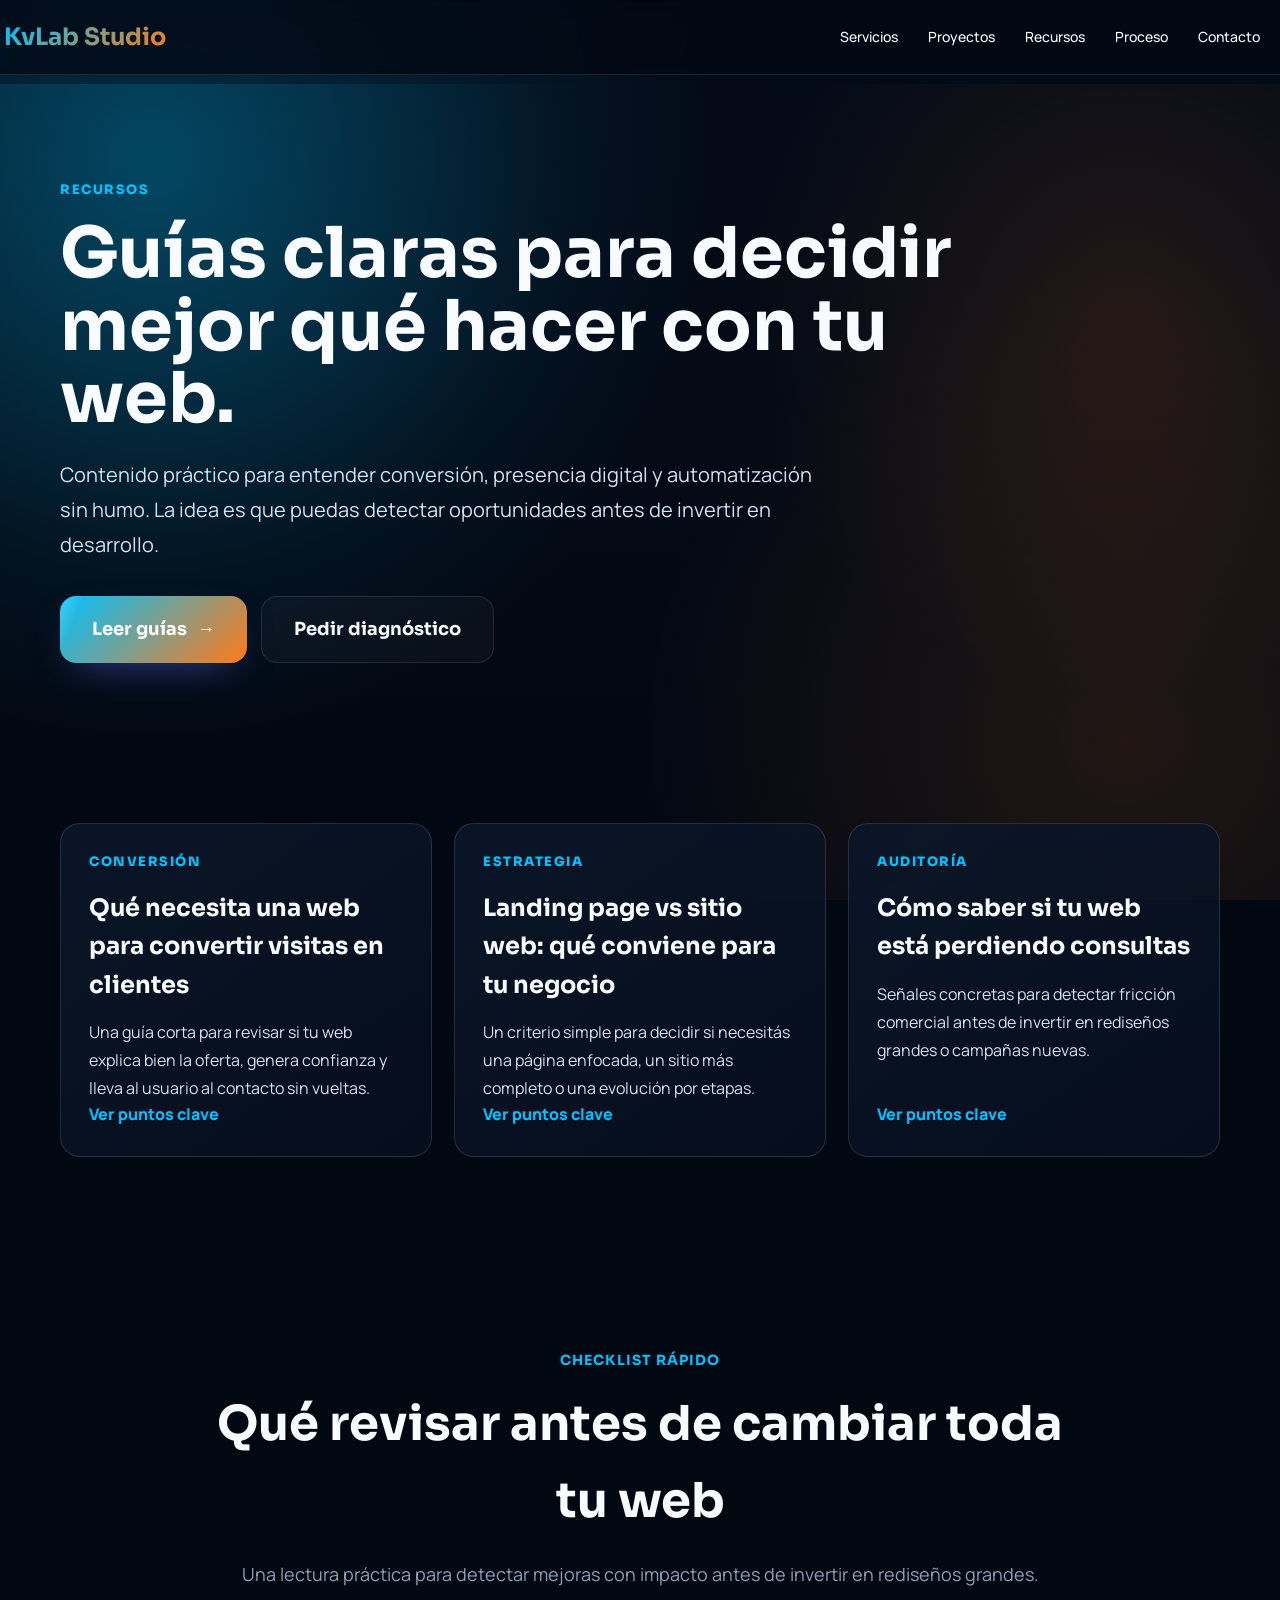
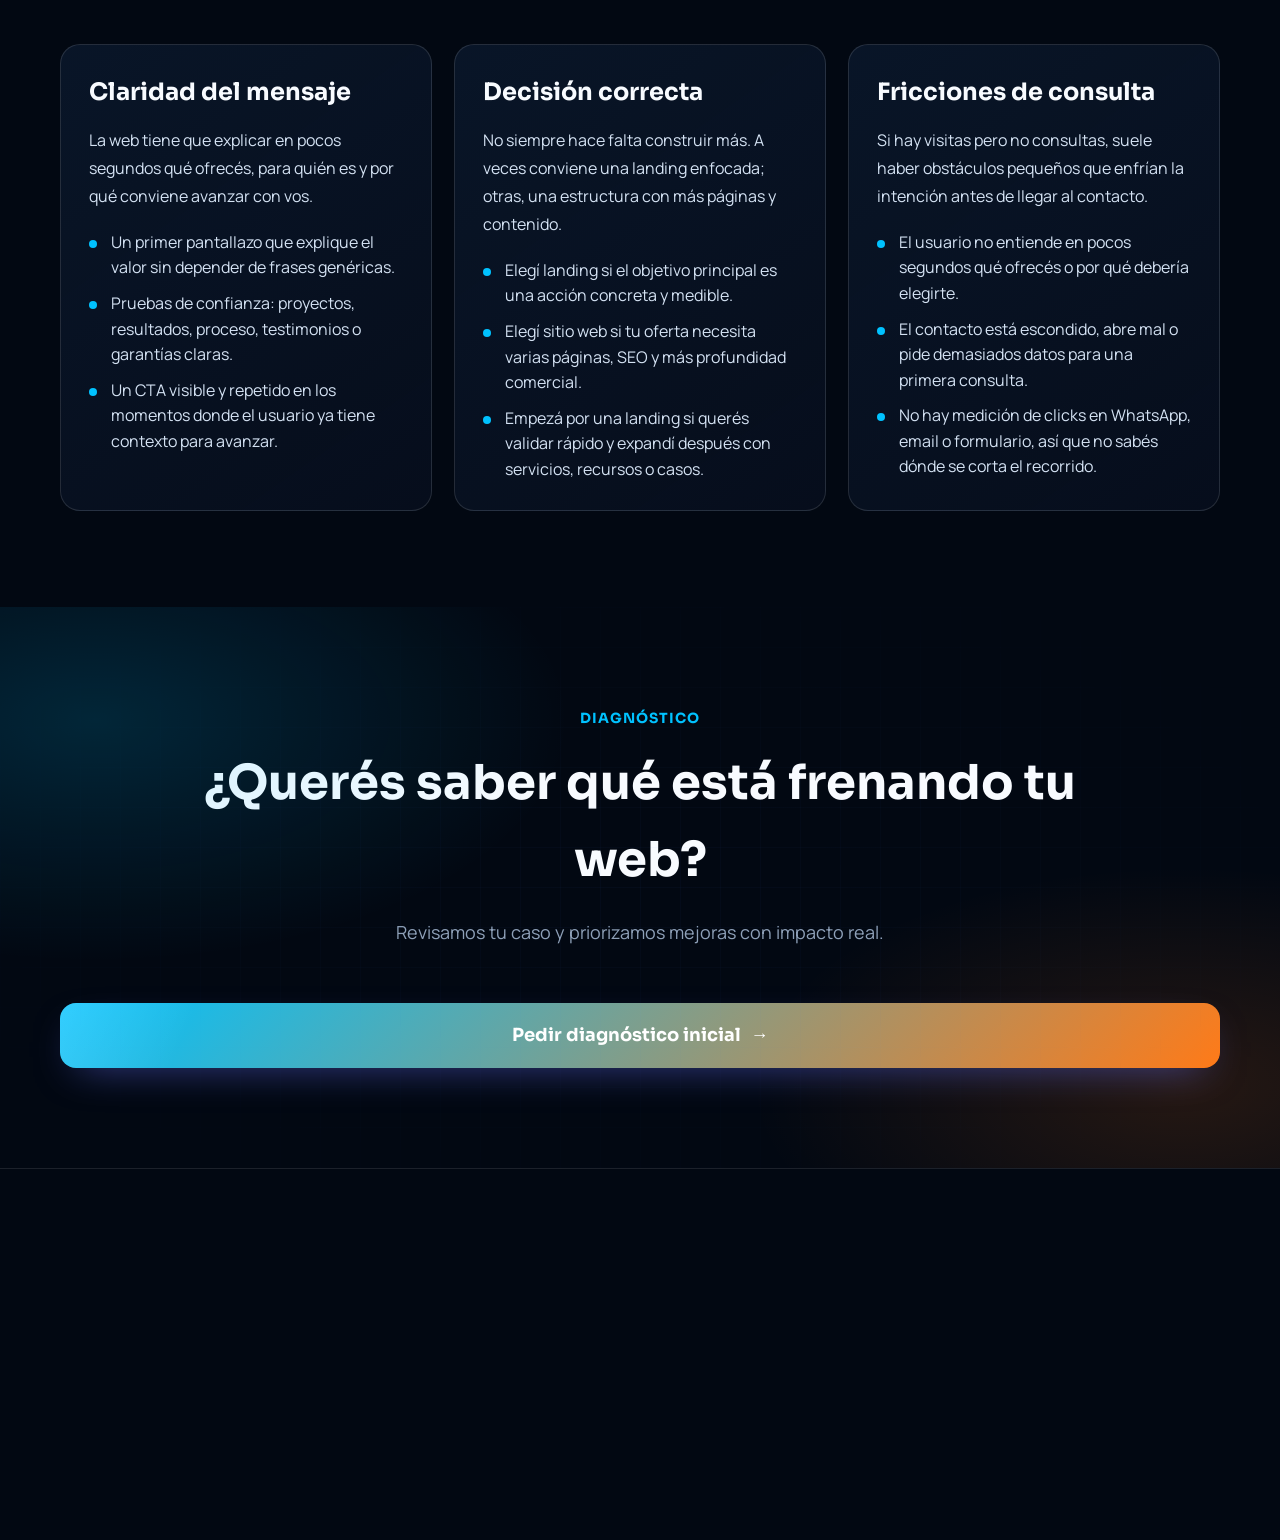
==== recursos.html @ e926a142 "Actualiza landing y paginas de contenido" ====
<!DOCTYPE html>
<html lang="es">
<head>
    <meta charset="UTF-8">
    <meta name="viewport" content="width=device-width, initial-scale=1.0">
    <title>Recursos sobre landing pages, sitios web y conversión | KvLab Studio</title>
    <meta name="description" content="Guías prácticas para entender cómo mejorar una web, cuándo conviene una landing page y qué revisar para convertir más visitas en consultas.">
    <meta name="robots" content="index, follow">
    <meta name="theme-color" content="#020617">
    <link rel="canonical" href="https://kvlabstudio.com/recursos.html">
    <meta property="og:type" content="website">
    <meta property="og:locale" content="es_AR">
    <meta property="og:site_name" content="KvLab Studio">
    <meta property="og:title" content="Recursos sobre desarrollo web y conversión | KvLab Studio">
    <meta property="og:description" content="Guías para mejorar tu web, captar más consultas y decidir mejor qué construir.">
    <meta property="og:url" content="https://kvlabstudio.com/recursos.html">
    <meta property="og:image" content="https://kvlabstudio.com/images/og-kvlabstudio.png">
    <meta property="og:image:type" content="image/png">
    <meta property="og:image:width" content="1200">
    <meta property="og:image:height" content="630">
    <link rel="icon" type="image/svg+xml" href="/images/kvlab-mark.svg">
    <link rel="stylesheet" href="css/phosphor-regular.css">
    <link rel="stylesheet" href="css/styles.css">
    <script>
      document.addEventListener('error', function (event) {
        var el = event.target;
        if (!el || el.tagName !== 'IMG' || el.dataset.assetFallbackTried === 'true') return;
        var src = el.getAttribute('src') || '';
        if (src.indexOf('/images/') === 0) {
          el.dataset.assetFallbackTried = 'true';
          el.src = src.slice(1);
        }
      }, true);
    </script>
</head>
<body>
    <a class="skip-link" href="#main-content">Saltar al contenido principal</a>
    <nav aria-label="Navegación principal">
        <div class="nav-content">
            <a class="brand-lockup" href="index.html" aria-label="Ir al inicio de KvLab Studio">
                <img class="brand-mark" src="/images/kvlab-mark.svg" alt="" aria-hidden="true" width="34" height="34">
                <span class="logo logo--full">KvLab Studio</span>
                <span class="logo logo--mobile">KvLab Studio</span>
                <span class="logo logo--compact">KvLab</span>
            </a>
            <ul class="nav-links">
                <li><a href="servicios.html">Servicios</a></li>
                <li><a href="index.html#portfolio">Proyectos</a></li>
                <li><a href="recursos.html">Recursos</a></li>
                <li><a href="index.html#proceso">Proceso</a></li>
                <li><a href="index.html#contacto">Contacto</a></li>
            </ul>
            <button type="button" aria-label="Abrir menú" aria-expanded="false" class="mobile-menu-btn">&#9776;</button>
        </div>
    </nav>

    <main id="main-content" class="page-shell">
        <section class="page-hero">
            <div class="container">
                <div class="page-kicker">Recursos</div>
                <h1>Guías claras para decidir mejor qué hacer con tu web.</h1>
                <p>Contenido práctico para entender conversión, presencia digital y automatización sin humo. La idea es que puedas detectar oportunidades antes de invertir en desarrollo.</p>
                <div class="page-actions">
                    <a href="#guias" class="btn btn-primary">Leer guías <span>&rarr;</span></a>
                    <a href="index.html#contacto" class="btn btn-secondary">Pedir diagnóstico</a>
                </div>
            </div>
        </section>

        <section class="section" id="guias">
            <div class="container">
                <div class="resource-grid">
                    <article class="resource-card">
                        <div class="page-kicker">Conversión</div>
                        <h2>Qué necesita una web para convertir visitas en clientes</h2>
                        <p>Una guía corta para revisar si tu web explica bien la oferta, genera confianza y lleva al usuario al contacto sin vueltas.</p>
                        <a href="#claridad-mensaje">Ver puntos clave</a>
                    </article>
                    <article class="resource-card">
                        <div class="page-kicker">Estrategia</div>
                        <h2>Landing page vs sitio web: qué conviene para tu negocio</h2>
                        <p>Un criterio simple para decidir si necesitás una página enfocada, un sitio más completo o una evolución por etapas.</p>
                        <a href="#decision-correcta">Ver puntos clave</a>
                    </article>
                    <article class="resource-card">
                        <div class="page-kicker">Auditoría</div>
                        <h2>Cómo saber si tu web está perdiendo consultas</h2>
                        <p>Señales concretas para detectar fricción comercial antes de invertir en rediseños grandes o campañas nuevas.</p>
                        <a href="#fricciones-consulta">Ver puntos clave</a>
                    </article>
                </div>
            </div>
        </section>

        <section class="section">
            <div class="container">
                <div class="section-header">
                    <div class="section-tag">Checklist rápido</div>
                    <h2>Qué revisar antes de cambiar toda tu web</h2>
                    <p>Una lectura práctica para detectar mejoras con impacto antes de invertir en rediseños grandes.</p>
                </div>
                <div class="detail-grid">
                    <article class="detail-card" id="claridad-mensaje">
                        <h2>Claridad del mensaje</h2>
                        <p>La web tiene que explicar en pocos segundos qué ofrecés, para quién es y por qué conviene avanzar con vos.</p>
                        <ul class="detail-list">
                            <li>Un primer pantallazo que explique el valor sin depender de frases genéricas.</li>
                            <li>Pruebas de confianza: proyectos, resultados, proceso, testimonios o garantías claras.</li>
                            <li>Un CTA visible y repetido en los momentos donde el usuario ya tiene contexto para avanzar.</li>
                        </ul>
                    </article>
                    <article class="detail-card" id="decision-correcta">
                        <h2>Decisión correcta</h2>
                        <p>No siempre hace falta construir más. A veces conviene una landing enfocada; otras, una estructura con más páginas y contenido.</p>
                        <ul class="detail-list">
                            <li>Elegí landing si el objetivo principal es una acción concreta y medible.</li>
                            <li>Elegí sitio web si tu oferta necesita varias páginas, SEO y más profundidad comercial.</li>
                            <li>Empezá por una landing si querés validar rápido y expandí después con servicios, recursos o casos.</li>
                        </ul>
                    </article>
                    <article class="detail-card" id="fricciones-consulta">
                        <h2>Fricciones de consulta</h2>
                        <p>Si hay visitas pero no consultas, suele haber obstáculos pequeños que enfrían la intención antes de llegar al contacto.</p>
                        <ul class="detail-list">
                            <li>El usuario no entiende en pocos segundos qué ofrecés o por qué debería elegirte.</li>
                            <li>El contacto está escondido, abre mal o pide demasiados datos para una primera consulta.</li>
                            <li>No hay medición de clicks en WhatsApp, email o formulario, así que no sabés dónde se corta el recorrido.</li>
                        </ul>
                    </article>
                </div>
            </div>
        </section>

        <section class="cta-section">
            <div class="container">
                <div class="section-header">
                    <div class="section-tag">Diagnóstico</div>
                    <h2>¿Querés saber qué está frenando tu web?</h2>
                    <p>Revisamos tu caso y priorizamos mejoras con impacto real.</p>
                </div>
                <a href="index.html#contacto" class="btn btn-primary">Pedir diagnóstico inicial <span>&rarr;</span></a>
            </div>
        </section>
    </main>

    <footer>
        <div class="container">
            <div class="footer-content">
                <div class="footer-brand">
                    <a class="brand-lockup brand-lockup--footer" href="index.html" aria-label="Ir al inicio de KvLab Studio">
                        <img class="brand-mark" src="/images/kvlab-mark.svg" alt="" aria-hidden="true" width="34" height="34">
                        <h3>KvLab Studio</h3>
                    </a>
                    <p>Soluciones digitales para negocios que buscan más ventas, más claridad y menos trabajo manual.</p>
                </div>
                <div class="footer-links">
                    <h4>Empresa</h4>
                    <ul>
                        <li><a href="servicios.html">Servicios</a></li>
                        <li><a href="index.html#portfolio">Proyectos</a></li>
                        <li><a href="recursos.html">Recursos</a></li>
                        <li><a href="index.html#contacto">Contacto</a></li>
                    </ul>
                </div>
                <div class="footer-links">
                    <h4>Contacto</h4>
                    <ul>
                        <li><a href="mailto:kvlabstudio@gmail.com">kvlabstudio@gmail.com</a></li>
                        <li><a href="https://wa.me/5491122773720" target="_blank" rel="noopener noreferrer">+54 9 11 2277-3720</a></li>
                    </ul>
                </div>
            </div>
            <div class="footer-bottom">
                <p>&copy; 2026 KvLab Studio. Todos los derechos reservados.</p>
            </div>
        </div>
    </footer>
    <script src="js/main.js" defer></script>
</body>
</html>
---- css/styles.css ----
* {
    margin: 0;
    padding: 0;
    box-sizing: border-box;
}

html,
body {
    max-width: 100%;
    overflow-x: hidden;
}

html {
    background-color: #020812;
}

@font-face {
    font-family: 'Manrope';
    src: url('/fonts/manrope-latin.woff2') format('woff2');
    font-weight: 400 800;
    font-style: normal;
    font-display: swap;
}

@font-face {
    font-family: 'Sora';
    src: url('/fonts/sora-latin.woff2') format('woff2');
    font-weight: 700 800;
    font-style: normal;
    font-display: swap;
}

:root {
    --primary: #00c2ff;
    --primary-dark: #0098cc;
    --secondary: #ff7a18;
    --dark: #071426;
    --darker: #020812;
    --light: #f8fbff;
    --gray: #8ea0b8;
    --gray-light: #d4e2f3;
    --font-body: 'Manrope', 'Segoe UI', Roboto, -apple-system, BlinkMacSystemFont, sans-serif;
    --font-display: 'Sora', 'Manrope', 'Segoe UI', Roboto, sans-serif;
}

body {
    font-family: var(--font-body);
    background:
        radial-gradient(circle at 12% 20%, rgba(0, 194, 255, 0.18), transparent 42%),
        radial-gradient(circle at 88% 82%, rgba(255, 122, 24, 0.12), transparent 36%),
        linear-gradient(180deg, #040b18 0%, #020812 100%);
    color: var(--light);
    line-height: 1.6;
    overflow-x: hidden;
    background-color: #020812;
    background-attachment: fixed;
}

body.modal-open {
    overflow: hidden;
}

.skip-link {
    position: absolute;
    left: 16px;
    top: -60px;
    z-index: 2000;
    padding: 10px 14px;
    border-radius: 10px;
    background: #ffffff;
    color: #021226;
    font-weight: 700;
    text-decoration: none;
    transition: top 0.2s ease;
}

.skip-link:focus {
    top: 12px;
}

:focus-visible {
    outline: 2px solid rgba(0, 194, 255, 0.95);
    outline-offset: 3px;
}

h1, h2, h3, .logo, .section-tag, .btn {
    font-family: var(--font-display);
}

.container {
    max-width: 1200px;
    margin: 0 auto;
    padding: 0 20px;
    width: 100%;
    min-width: 0;
}

/* Navigation */
nav {
    position: fixed;
    top: 0;
    left: 0;
    right: 0;
    z-index: 1000;
    background: rgba(2, 8, 18, 0.72);
    backdrop-filter: blur(10px);
    border-bottom: 1px solid rgba(255, 255, 255, 0.1);
    transition: background 0.25s ease, border-color 0.25s ease, box-shadow 0.25s ease;
}

nav.nav-scrolled {
    background: rgba(2, 8, 18, 0.92);
    border-color: rgba(255, 255, 255, 0.16);
    box-shadow: 0 12px 36px -22px rgba(0, 0, 0, 0.85);
}

.nav-content {
    max-width: 1360px;
    margin: 0 auto;
    padding: 18px 20px;
    display: flex;
    justify-content: space-between;
    align-items: center;
    position: relative;
}

.logo {
    font-size: 24px;
    font-weight: 700;
    white-space: nowrap;
    background: linear-gradient(135deg, var(--primary), var(--secondary));
    -webkit-background-clip: text;
    -webkit-text-fill-color: transparent;
    background-clip: text;
}

.brand-lockup {
    display: inline-flex;
    align-items: center;
    gap: 10px;
    text-decoration: none;
    min-width: 0;
    flex-shrink: 1;
    max-width: calc(100% - 56px);
    overflow: visible;
}

.nav-content > .brand-lockup {
    margin-left: -56px;
}

.brand-mark {
    width: 34px;
    height: 34px;
    display: block;
    flex-shrink: 0;
    margin-left: -4px;
    filter: drop-shadow(0 8px 16px rgba(0, 194, 255, 0.22));
}

.logo--mobile {
    display: none;
}

.logo--compact {
    display: none;
}

.nav-links {
    display: flex;
    gap: 30px;
    list-style: none;
}

.nav-links a {
    color: var(--light);
    text-decoration: none;
    font-size: 14px;
    font-weight: 500;
    transition: color 0.3s;
    position: relative;
}

.nav-links a::after {
    content: '';
    position: absolute;
    bottom: -5px;
    left: 0;
    width: 0;
    height: 2px;
    background: var(--primary);
    transition: width 0.3s;
}

.nav-links a:hover::after {
    width: 100%;
}

.nav-links a:hover {
    color: var(--primary);
}

/* Hero Section */
.hero {
    --hero-pointer-x: 50%;
    --hero-pointer-y: 42%;
    min-height: 100vh;
    display: flex;
    align-items: center;
    position: relative;
    padding-top: 80px;
    overflow-x: clip;
}

.hero::before,
.hero::after {
    content: "";
    position: absolute;
    border-radius: 999px;
    filter: blur(56px);
    z-index: 0;
    pointer-events: none;
}

.hero::before {
    width: 300px;
    height: 300px;
    left: -90px;
    top: 16%;
    background: rgba(0, 194, 255, 0.24);
    animation: driftOrbA 12s ease-in-out infinite;
}

.hero::after {
    width: 340px;
    height: 340px;
    right: -120px;
    bottom: 8%;
    background: rgba(255, 122, 24, 0.16);
    animation: driftOrbB 14s ease-in-out infinite;
}

@keyframes driftOrbA {
    0%, 100% { transform: translate3d(0, 0, 0); }
    50% { transform: translate3d(24px, -18px, 0); }
}

@keyframes driftOrbB {
    0%, 100% { transform: translate3d(0, 0, 0); }
    50% { transform: translate3d(-22px, 18px, 0); }
}

.hero-grid {
    position: absolute;
    inset: 0;
    z-index: 0;
    pointer-events: none;
    background-image: 
        linear-gradient(rgba(59, 130, 246, 0.14) 1px, transparent 1px),
        linear-gradient(90deg, rgba(59, 130, 246, 0.14) 1px, transparent 1px);
    background-size: 50px 50px;
    mask-image: radial-gradient(ellipse 80% 50% at 50% 50%, black, transparent);
    animation: heroGridDrift 18s linear infinite;
}

.hero-cinematic-bg {
    position: absolute;
    inset: -14% -8% -12%;
    z-index: 0;
    pointer-events: none;
    overflow: hidden;
    opacity: 0.42;
    filter: saturate(82%);
}

.hero-aurora {
    position: absolute;
    inset: 0;
    background:
        radial-gradient(60% 70% at 18% 35%, rgba(0, 194, 255, 0.46), transparent 72%),
        radial-gradient(54% 62% at 80% 74%, rgba(255, 122, 24, 0.34), transparent 76%),
        radial-gradient(74% 54% at 55% 48%, rgba(89, 109, 255, 0.3), transparent 78%);
    filter: blur(7px) saturate(138%);
    transform: translate3d(0, 0, 0);
    animation: auroraDrift 18s ease-in-out infinite alternate;
}

.hero-aurora::before,
.hero-aurora::after {
    content: "";
    position: absolute;
    inset: -12%;
    border-radius: 40%;
    background: conic-gradient(
        from 30deg,
        rgba(0, 194, 255, 0.18),
        rgba(88, 76, 255, 0.24),
        rgba(255, 122, 24, 0.16),
        rgba(0, 194, 255, 0.18)
    );
    filter: blur(32px);
    opacity: 0.88;
    mix-blend-mode: screen;
}

.hero-aurora::before {
    animation: auroraSpin 40s linear infinite;
}

.hero-aurora::after {
    inset: -18%;
    opacity: 0.62;
    animation: auroraSpin 40s linear infinite reverse;
}

.hero-electric-arcs {
    position: absolute;
    inset: 0;
    pointer-events: none;
}

.hero-electric-arc {
    position: absolute;
    border-radius: 999px;
    border: 2px solid rgba(118, 195, 255, 0.5);
    box-shadow:
        0 0 40px rgba(98, 186, 255, 0.42),
        inset 0 0 26px rgba(98, 186, 255, 0.28);
    mix-blend-mode: screen;
    animation: electricArcMove 7s ease-in-out infinite, electricArcFlicker 2.8s linear infinite;
}

.hero-electric-arc--a {
    width: min(58vw, 760px);
    height: min(58vw, 760px);
    right: 4%;
    top: 4%;
    border-color: rgba(111, 221, 255, 0.62);
}

.hero-electric-arc--b {
    width: min(42vw, 540px);
    height: min(42vw, 540px);
    right: 19%;
    top: 16%;
    border-color: rgba(137, 159, 255, 0.56);
    animation-duration: 6.2s, 2.4s;
    animation-direction: reverse, normal;
}

.hero-electric-arc--c {
    width: min(32vw, 420px);
    height: min(32vw, 420px);
    right: 31%;
    top: 26%;
    border-color: rgba(255, 156, 79, 0.58);
    animation-duration: 5.6s, 2.2s;
}

.hero-power-core {
    position: absolute;
    width: clamp(120px, 16vw, 210px);
    aspect-ratio: 1 / 1;
    border-radius: 26px;
    background:
        radial-gradient(circle at 30% 28%, rgba(241, 251, 255, 0.98), rgba(139, 170, 255, 0.9) 40%, rgba(0, 194, 255, 0.6) 76%);
    border: 1px solid rgba(225, 242, 255, 0.82);
    box-shadow:
        0 0 0 1px rgba(232, 246, 255, 0.55) inset,
        0 0 56px rgba(134, 200, 255, 0.86),
        0 34px 66px -22px rgba(72, 119, 255, 0.96);
    animation: powerCorePulse 2s ease-in-out infinite;
    mix-blend-mode: screen;
    isolation: isolate;
}

.hero-power-core--main {
    right: clamp(21%, 27vw, 32%);
    top: 35%;
}

.hero-power-core--secondary {
    width: clamp(70px, 8.6vw, 120px);
    right: clamp(11%, 18vw, 22%);
    top: 24%;
    border-radius: 18px;
    opacity: 0.88;
    filter: saturate(130%);
    animation-duration: 2.6s;
}

.hero-power-pulse {
    position: absolute;
    right: clamp(17%, 24vw, 29%);
    top: 30%;
    width: min(46vw, 580px);
    aspect-ratio: 1 / 1;
    border-radius: 50%;
    border: 1px solid rgba(121, 198, 255, 0.5);
    box-shadow: 0 0 26px rgba(111, 189, 255, 0.45);
    opacity: 0;
    animation: powerWave 3.4s ease-out infinite;
    isolation: isolate;
}

.hero-power-pulse--b {
    animation-delay: 1.65s;
}

.hero-power-pulse--c {
    width: min(30vw, 380px);
    right: clamp(8%, 16vw, 20%);
    top: 19%;
    border-color: rgba(160, 210, 255, 0.58);
    animation-duration: 2.8s;
    animation-delay: 0.7s;
}

.hero-power-sparks {
    position: absolute;
    inset: 0;
    pointer-events: none;
}

.hero-spark {
    position: absolute;
    width: 24px;
    height: 24px;
    left: 0;
    top: 0;
    opacity: 0;
    mix-blend-mode: screen;
}

.hero-spark::before,
.hero-spark::after {
    content: "";
    position: absolute;
    left: 50%;
    top: 50%;
    transform: translate(-50%, -50%);
    background: linear-gradient(90deg, transparent, rgba(193, 236, 255, 0.95), transparent);
    box-shadow: 0 0 12px rgba(142, 215, 255, 0.9);
}

.hero-spark::before {
    width: 24px;
    height: 2px;
}

.hero-spark::after {
    width: 2px;
    height: 24px;
}

.hero-spark--a { right: 25%; top: 30%; animation: sparkBurst 1.4s steps(2, end) infinite; }
.hero-spark--b { right: 33%; top: 44%; animation: sparkBurst 1.2s steps(2, end) infinite 0.25s; }
.hero-spark--c { right: 14%; top: 39%; animation: sparkBurst 1.6s steps(2, end) infinite 0.18s; }
.hero-spark--d { right: 20%; top: 20%; animation: sparkBurst 1.1s steps(2, end) infinite 0.5s; }
.hero-spark--e { right: 30%; top: 18%; animation: sparkBurst 1.8s steps(2, end) infinite 0.65s; }
.hero-spark--f { right: 11%; top: 28%; animation: sparkBurst 1.35s steps(2, end) infinite 0.42s; }

.hero-power-scan {
    position: absolute;
    inset: -6% -8%;
    background:
        linear-gradient(108deg, rgba(0, 194, 255, 0) 22%, rgba(0, 194, 255, 0.34) 52%, rgba(0, 194, 255, 0) 78%),
        linear-gradient(108deg, rgba(255, 122, 24, 0) 28%, rgba(255, 122, 24, 0.22) 54%, rgba(255, 122, 24, 0) 80%);
    mix-blend-mode: screen;
    opacity: 0.72;
    animation: powerScan 3.8s linear infinite;
}

.hero-electric-arcs,
.hero-power-sparks,
.hero-power-scan,
.hero-float-icons,
.hero-power-core--secondary,
.hero-power-pulse--c {
    display: none;
}

.hero-power-core--main,
.hero-power-pulse--a,
.hero-power-pulse--b {
    opacity: 0.2;
    filter: saturate(72%);
}

.hero-power-core::before,
.hero-power-core::after,
.hero-power-pulse::before,
.hero-power-pulse::after {
    content: "";
    position: absolute;
    left: 50%;
    top: 50%;
    pointer-events: none;
    transform: translate(-50%, -50%);
    mix-blend-mode: screen;
}

.hero-power-core::before {
    width: 182%;
    height: 2px;
    background: linear-gradient(90deg, transparent, rgba(188, 235, 255, 0.96), transparent);
    box-shadow: 0 0 20px rgba(140, 214, 255, 0.88);
    animation: sparkFlicker 0.9s steps(3, end) infinite;
}

.hero-power-core::after {
    width: 2px;
    height: 182%;
    background: linear-gradient(180deg, transparent, rgba(188, 235, 255, 0.96), transparent);
    box-shadow: 0 0 20px rgba(140, 214, 255, 0.88);
    animation: sparkFlicker 1.05s steps(3, end) infinite reverse;
}

.hero-power-pulse::before {
    width: 88%;
    height: 1px;
    background: linear-gradient(90deg, transparent, rgba(150, 221, 255, 0.8), transparent);
    opacity: 0;
    animation: pulseSpark 3.4s ease-out infinite;
}

.hero-power-pulse::after {
    width: 1px;
    height: 88%;
    background: linear-gradient(180deg, transparent, rgba(150, 221, 255, 0.8), transparent);
    opacity: 0;
    animation: pulseSpark 3.4s ease-out infinite 0.12s;
}

.hero-vignette {
    position: absolute;
    inset: 0;
    background:
        radial-gradient(
            34% 36% at var(--hero-pointer-x) var(--hero-pointer-y),
            rgba(160, 213, 255, 0.3),
            transparent 72%
        ),
        radial-gradient(85% 58% at 50% 35%, transparent 62%, rgba(2, 8, 18, 0.28) 100%),
        linear-gradient(180deg, rgba(2, 8, 18, 0.1) 0%, rgba(2, 8, 18, 0.34) 100%);
}

@keyframes heroGridDrift {
    from { background-position: 0 0, 0 0; }
    to { background-position: 46px 0, 0 46px; }
}

@keyframes electricArcMove {
    0%, 100% { transform: translate3d(0, 0, 0) scale(1); }
    50% { transform: translate3d(-10px, 8px, 0) scale(1.03); }
}

@keyframes electricArcFlicker {
    0%, 100% { opacity: 0.72; }
    20% { opacity: 0.94; }
    21% { opacity: 0.58; }
    24% { opacity: 0.96; }
    55% { opacity: 0.66; }
    57% { opacity: 0.93; }
}

@keyframes powerCorePulse {
    0%, 100% { transform: scale(1) rotate(0deg); filter: saturate(100%); }
    50% { transform: scale(1.15) rotate(2deg); filter: saturate(170%); }
}

@keyframes powerWave {
    0% {
        transform: scale(0.5);
        opacity: 0.85;
    }
    100% {
        transform: scale(1.26);
        opacity: 0;
    }
}

@keyframes sparkFlicker {
    0%, 100% { opacity: 0.42; }
    20% { opacity: 1; }
    21% { opacity: 0.38; }
    46% { opacity: 0.92; }
    60% { opacity: 0.52; }
    78% { opacity: 1; }
}

@keyframes pulseSpark {
    0% { opacity: 0; transform: translate(-50%, -50%) scale(0.5); }
    18% { opacity: 0.86; }
    56% { opacity: 0.34; }
    100% { opacity: 0; transform: translate(-50%, -50%) scale(1.2); }
}

@keyframes sparkBurst {
    0%, 100% { opacity: 0; transform: scale(0.6); }
    12% { opacity: 1; transform: scale(1.35); }
    30% { opacity: 0.35; }
    46% { opacity: 0.92; transform: scale(1.08); }
    70% { opacity: 0; transform: scale(0.75); }
}

@keyframes powerScan {
    from { transform: translate3d(-14%, 0, 0); }
    to { transform: translate3d(14%, 0, 0); }
}

@keyframes auroraDrift {
    0% { transform: translate3d(-2%, -1%, 0) scale(1); }
    50% { transform: translate3d(2%, 1.5%, 0) scale(1.04); }
    100% { transform: translate3d(-1.5%, 2%, 0) scale(1.01); }
}

@keyframes auroraSpin {
    from { transform: rotate(0deg); }
    to { transform: rotate(360deg); }
}

.hero-float-icons {
    position: absolute;
    inset: 0;
    pointer-events: none;
    z-index: 1;
}

.float-icon {
    position: absolute;
    width: 56px;
    height: 56px;
    border-radius: 16px;
    display: flex;
    align-items: center;
    justify-content: center;
    color: rgba(169, 196, 255, 0.62);
    background: rgba(12, 24, 45, 0.5);
    border: 1px solid rgba(116, 144, 238, 0.22);
    backdrop-filter: blur(4px);
    box-shadow: 0 10px 28px -20px rgba(79, 132, 255, 0.6);
}

.float-icon i {
    font-size: 28px;
    line-height: 1;
}

.float-icon--left-1 {
    left: 4.5%;
    top: 30%;
    animation: heroFloatA 6.8s ease-in-out infinite;
}

.float-icon--left-2 {
    left: 8.5%;
    top: 65%;
    animation: heroFloatB 7.6s ease-in-out infinite 0.6s;
}

.float-icon--right-1 {
    right: 4.5%;
    top: 33%;
    animation: heroFloatB 7.2s ease-in-out infinite;
}

.float-icon--right-2 {
    right: 8%;
    top: 64%;
    animation: heroFloatA 6.6s ease-in-out infinite 0.4s;
}

@keyframes heroFloatA {
    0%, 100% { transform: translateY(0); }
    50% { transform: translateY(-10px); }
}

@keyframes heroFloatB {
    0%, 100% { transform: translateY(0); }
    50% { transform: translateY(8px); }
}

.hero-content {
    position: relative;
    z-index: 2;
    padding-top: 14px;
}

.hero .container {
    position: relative;
    z-index: 2;
    max-width: 1360px;
}

.hero-content::before {
    content: "";
    position: absolute;
    inset: -24px -22px -18px -22px;
    border-radius: 24px;
    background:
        linear-gradient(90deg, rgba(3, 11, 23, 0.74) 0%, rgba(3, 11, 23, 0.52) 55%, rgba(3, 11, 23, 0.24) 100%);
    border: 1px solid rgba(144, 182, 255, 0.08);
    pointer-events: none;
    z-index: -1;
}

.hero-layout {
    display: grid;
    grid-template-columns: 1.1fr 1fr;
    gap: 20px;
    align-items: center;
    min-width: 0;
}

@media (min-width: 1500px) {
    .hero-layout {
        transform: translateX(-38px);
    }
}

.hero-showcase {
    position: relative;
    z-index: 1;
    width: 100%;
    min-width: 0;
    display: flex;
    flex-direction: column;
    justify-content: center;
    transform: translateX(18.5%);
}

.glass-card-hero {
    background: linear-gradient(145deg, rgba(12, 20, 44, 0.9), rgba(10, 16, 32, 0.78));
    border: 1px solid rgba(255, 255, 255, 0.14);
    box-shadow: 0 28px 68px -42px rgba(0, 194, 255, 0.5);
    backdrop-filter: blur(10px);
}

.hero-showcase [data-depth].is-front {
    z-index: 9;
    border-color: rgba(0, 194, 255, 0.45);
    box-shadow: 0 30px 64px -36px rgba(0, 194, 255, 0.75);
}

.hero-node-row {
    display: grid;
    grid-template-columns: minmax(0, 1fr) 56px minmax(0, 1fr) 56px minmax(0, 1fr);
    align-items: start;
    width: 100%;
    margin: 12px 0 24px;
}

.hero-node-col {
    display: flex;
    flex-direction: column;
    align-items: center;
    gap: 10px;
}

.hero-node-connector {
    align-self: start;
    margin-top: 25px;
    height: 2px;
    background-size: 18px 100%;
    animation: flowDash 2.4s linear infinite;
}

.hero-node-connector--a {
    background: repeating-linear-gradient(90deg, rgba(111, 107, 255, 0.76) 0 6px, transparent 6px 12px);
}

.hero-node-connector--b {
    background: repeating-linear-gradient(90deg, rgba(0, 194, 255, 0.78) 0 6px, transparent 6px 12px);
    animation-duration: 2.8s;
}

.hero-system-mini-node {
    position: relative;
    width: 52px;
    height: 52px;
    display: grid;
    place-items: center;
}

.hero-system-mini-node__halo,
.hero-system-mini-node__outer,
.hero-system-mini-node__inner {
    position: absolute;
    inset: 0;
}

.hero-system-mini-node__halo {
    inset: -6px;
    border-radius: 16px;
    background: radial-gradient(circle, color-mix(in srgb, currentColor 28%, transparent) 0%, transparent 74%);
    opacity: 0.56;
    animation: pulseNode 2.8s ease-in-out infinite;
}

.hero-system-mini-node__outer {
    border-radius: 12px;
    background:
        linear-gradient(145deg, rgba(15, 20, 43, 0.94), rgba(9, 14, 30, 0.92));
    border: 1px solid color-mix(in srgb, currentColor 68%, transparent);
    box-shadow:
        inset 0 1px 0 rgba(255, 255, 255, 0.05),
        0 0 18px color-mix(in srgb, currentColor 18%, transparent);
    animation: pulseNode 2.8s ease-in-out infinite;
}

.hero-system-mini-node__inner {
    inset: 17px;
    border-radius: 4px;
    background: currentColor;
    box-shadow: 0 0 0 1px color-mix(in srgb, currentColor 40%, transparent);
    animation: pulseNode 2.8s ease-in-out infinite;
}

.hero-system-mini-node--client {
    color: #6f6bff;
}

.hero-system-mini-node--client .hero-system-mini-node__halo,
.hero-system-mini-node--client .hero-system-mini-node__outer,
.hero-system-mini-node--client .hero-system-mini-node__inner {
    animation-duration: 2.5s;
}

.hero-system-mini-node--system {
    color: #00c2ff;
}

.hero-system-mini-node--system .hero-system-mini-node__halo,
.hero-system-mini-node--system .hero-system-mini-node__outer,
.hero-system-mini-node--system .hero-system-mini-node__inner {
    animation-duration: 3s;
    animation-delay: 0.2s;
}

.hero-system-mini-node--result {
    color: #ff7a18;
}

.hero-system-mini-node--result .hero-system-mini-node__halo,
.hero-system-mini-node--result .hero-system-mini-node__outer,
.hero-system-mini-node--result .hero-system-mini-node__inner {
    animation-duration: 2.7s;
    animation-delay: 0.4s;
}

.hero-system-mini-label {
    font-size: 12px;
    font-weight: 600;
    letter-spacing: 0.2px;
    white-space: nowrap;
}

.hero-node-col:nth-child(1) .hero-system-mini-label {
    color: #6f6bff;
}

.hero-node-col:nth-child(3) .hero-system-mini-label {
    color: #00c2ff;
}

.hero-node-col:nth-child(5) .hero-system-mini-label {
    color: #ff7a18;
}

.hero-card-grid {
    display: grid;
    grid-template-columns: repeat(3, 1fr);
    gap: 20px;
    width: 100%;
    align-items: stretch;
}.hero-card-col {
    display: flex;
    flex-direction: column;
    align-items: stretch;
    min-width: 0;
}

.hero-card-col .hero-badge-card {
    flex: 1;
}

.hero-card-line {
    width: 1px;
    height: 18px;
    border-left: 1px dashed;
    margin-bottom: 12px;
}

.hero-card-line--problem {
    border-color: rgba(111, 107, 255, 0.46);
    box-shadow: 0 0 18px rgba(111, 107, 255, 0.08);
}

.hero-card-line--solution {
    border-color: rgba(0, 194, 255, 0.46);
    box-shadow: 0 0 18px rgba(0, 194, 255, 0.08);
}

.hero-card-line--result {
    border-color: rgba(255, 122, 24, 0.46);
    box-shadow: 0 0 18px rgba(255, 122, 24, 0.08);
}

.hero-badge-card {
    display: flex;
    flex-direction: column;
    align-items: flex-start;
    gap: 12px;
    padding: 20px 18px 18px;
    border-radius: 18px;
    width: 100%;
    transition: box-shadow 0.25s ease, border-color 0.25s ease;
    background:
        linear-gradient(145deg, rgba(18, 24, 56, 0.96), rgba(10, 15, 32, 0.9));
    box-shadow: 0 28px 60px -38px rgba(0, 194, 255, 0.24);
    min-width: 0;
    position: relative;
}

.hero-badge-card::before {
    content: "";
    position: absolute;
    inset: 0;
    border-radius: inherit;
    background:
        linear-gradient(120deg, rgba(255, 255, 255, 0.06), rgba(255, 255, 255, 0));
    pointer-events: none;
}

.hero-badge-icon {
    width: 40px;
    height: 40px;
    border-radius: 11px;
    display: inline-flex;
    align-items: center;
    justify-content: center;
    flex-shrink: 0;
    position: relative;
    overflow: hidden;
}

.hero-badge-card-footer {
    display: flex;
    align-items: center;
    justify-content: space-between;
    width: 100%;
    margin-top: 2px;
}

.hero-badge-icon i {
    width: 100%;
    height: 100%;
    display: grid;
    place-items: center;
    font-size: 20px;
    line-height: 1;
    text-align: center;
}

.hero-badge-icon i::before {
    display: block;
    line-height: 1;
    transform: translateY(-0.5px);
}

.hero-badge-copy {
    display: flex;
    flex-direction: column;
    min-width: 0;
    gap: 5px;
    width: 100%;
}

.hero-badge-icon--success {
    color: #3fe18e;
    background: rgba(29, 91, 59, 0.3);
    border: 1px solid rgba(63, 225, 142, 0.18);
}

.hero-badge-icon--primary {
    color: #7d68ff;
    background: rgba(55, 38, 120, 0.3);
    border: 1px solid rgba(125, 104, 255, 0.18);
}

.hero-badge-icon--accent {
    color: #f2b53a;
    background: rgba(95, 62, 14, 0.3);
    border: 1px solid rgba(242, 181, 58, 0.18);
}

.hero-badge-card strong {
    display: block;
    font-size: 13px;
    font-weight: 700;
    line-height: 1.35;
    overflow-wrap: break-word;
    text-wrap: balance;
    color: #e8f0ff;
}

.hero-badge-card span {
    display: block;
    color: var(--gray);
    font-size: 11px;
    line-height: 1.5;
    overflow-wrap: break-word;
}

.hero-badge-pulse {
    width: 7px;
    height: 7px;
    border-radius: 999px;
    flex-shrink: 0;
    display: inline-block;
    vertical-align: middle;
    margin-left: 6px;
}

.hero-badge-pulse--success {
    background: #2fe08b;
    box-shadow: 0 0 0 4px rgba(47, 224, 139, 0.12);
}

.hero-badge-pulse--primary {
    background: #7d68ff;
    box-shadow: 0 0 0 4px rgba(125, 104, 255, 0.12);
}

.hero-badge-pulse--accent {
    background: #f2b53a;
    box-shadow: 0 0 0 4px rgba(242, 181, 58, 0.12);
}

@keyframes floatCardA {
    0%, 100% { transform: translateY(0); }
    50% { transform: translateY(-8px); }
}

@keyframes floatCardB {
    0%, 100% { transform: translateY(0); }
    50% { transform: translateY(8px); }
}

@keyframes floatCardC {
    0%, 100% { transform: translateY(0); }
    50% { transform: translateY(-6px); }
}

@keyframes pulseNode {
    0%, 100% {
        opacity: 0.72;
        transform: scale(1);
    }
    50% {
        opacity: 1;
        transform: scale(1.12);
    }
}

@keyframes flowDash {
    to { background-position: 20px 0; }
}

@keyframes fadeInDown {
    from {
        opacity: 0;
        transform: translateY(-20px);
    }
    to {
        opacity: 1;
        transform: translateY(0);
    }
}

.hero h1 {
    font-size: clamp(34px, 5.1vw, 62px);
    font-weight: 800;
    line-height: 1.08;
    margin-bottom: 24px;
    animation: fadeInUp 0.6s ease-out 0.2s both;
}

@keyframes fadeInUp {
    from {
        opacity: 0;
        transform: translateY(30px);
    }
    to {
        opacity: 1;
        transform: translateY(0);
    }
}

.gradient-text {
    background: linear-gradient(110deg, var(--primary), #7fe4ff, var(--secondary), #ffc38d);
    background-size: 220% 220%;
    -webkit-background-clip: text;
    -webkit-text-fill-color: transparent;
    background-clip: text;
    animation: gradientShift 6s ease infinite;
}

@keyframes gradientShift {
    0% { background-position: 0% 50%; }
    50% { background-position: 100% 50%; }
    100% { background-position: 0% 50%; }
}

.hero p {
    font-size: 18px;
    color: #9fb2c9;
    max-width: 600px;
    margin-bottom: 34px;
    animation: fadeInUp 0.6s ease-out 0.4s both;
}

.cta-buttons {
    display: flex;
    flex-direction: row;
    flex-wrap: wrap;
    gap: 14px;
    width: fit-content;
    max-width: 100%;
    animation: fadeInUp 0.6s ease-out 0.6s both;
}

.cta-buttons .btn {
    width: auto;
    min-width: 220px;
    padding: 15px 26px;
    font-size: 17px;
}

.btn {
    width: 100%;
    justify-content: center;
    padding: 18px 32px;
    border-radius: 16px;
    font-size: 18px;
    font-weight: 600;
    text-decoration: none;
    transition: all 0.3s;
    display: inline-flex;
    align-items: center;
    gap: 10px;
    cursor: pointer;
    border: none;
}

.btn-primary {
    background: linear-gradient(135deg, var(--primary), var(--secondary));
    color: white;
    box-shadow: 0 14px 40px -18px rgba(101, 111, 246, 0.65);
    position: relative;
    overflow: hidden;
}

.btn-primary::after {
    content: "";
    position: absolute;
    top: -180%;
    left: -30%;
    width: 40%;
    height: 380%;
    background: linear-gradient(to right, transparent, rgba(255, 255, 255, 0.36), transparent);
    transform: rotate(22deg);
    transition: left 0.4s ease;
}

.btn-primary:hover {
    background: linear-gradient(135deg, #33d4ff, #ff9b3d);
    transform: translateY(-2px);
    box-shadow: 0 10px 34px rgba(0, 194, 255, 0.45);
}

.btn-primary:hover::after {
    left: 120%;
}

.btn-secondary {
    background: rgba(255, 255, 255, 0.03);
    color: var(--light);
    border: 1px solid rgba(255, 255, 255, 0.1);
}

.btn-secondary:hover {
    background: rgba(255, 255, 255, 0.1);
    transform: translateY(-2px);
}

/* Stats Section */
/* Services Section */
.section {
    padding: 96px 0;
    scroll-margin-top: 110px;
    overflow-x: clip;
}

.page-shell {
    padding-top: 84px;
}

.page-hero {
    padding: 96px 0 64px;
    background:
        radial-gradient(circle at 12% 10%, rgba(0, 194, 255, 0.18), transparent 34%),
        radial-gradient(circle at 88% 36%, rgba(255, 122, 24, 0.12), transparent 32%);
}

.page-kicker {
    color: var(--primary);
    font-family: var(--font-display);
    font-size: 13px;
    font-weight: 800;
    letter-spacing: 0.12em;
    text-transform: uppercase;
    margin-bottom: 16px;
}

.page-hero h1 {
    max-width: 920px;
    font-size: clamp(38px, 6vw, 70px);
    line-height: 1.04;
    margin-bottom: 22px;
}

.page-hero p {
    max-width: 760px;
    color: var(--gray-light);
    font-size: 20px;
    line-height: 1.75;
}

.page-actions {
    display: flex;
    flex-wrap: wrap;
    gap: 14px;
    margin-top: 34px;
}

.page-actions .btn {
    width: auto;
}

.detail-grid,
.resource-grid {
    display: grid;
    grid-template-columns: repeat(3, minmax(0, 1fr));
    gap: 22px;
}

.detail-card,
.resource-card,
.article-panel {
    background:
        linear-gradient(145deg, rgba(10, 23, 43, 0.88), rgba(8, 16, 31, 0.76));
    border: 1px solid rgba(255, 255, 255, 0.12);
    border-radius: 20px;
    padding: 28px;
}

.detail-card,
.article-panel {
    scroll-margin-top: 120px;
}

.detail-card h2,
.resource-card h2,
.article-panel h2 {
    font-size: 24px;
    margin-bottom: 14px;
}

.detail-card p,
.resource-card p,
.article-panel p {
    color: var(--gray-light);
    line-height: 1.75;
}

.detail-list {
    margin-top: 20px;
    display: grid;
    gap: 10px;
    list-style: none;
}

.detail-list li {
    color: var(--gray-light);
    padding-left: 22px;
    position: relative;
}

.detail-list li::before {
    content: "";
    position: absolute;
    left: 0;
    top: 10px;
    width: 8px;
    height: 8px;
    border-radius: 999px;
    background: var(--primary);
}

.resource-card {
    display: flex;
    flex-direction: column;
    min-height: 100%;
}

.resource-card a {
    margin-top: auto;
    color: var(--primary);
    font-weight: 800;
    text-decoration: none;
}

.article-stack {
    display: grid;
    gap: 22px;
}

#servicios {
    padding-top: 132px;
}

@supports (content-visibility: auto) {
    @media (min-width: 1025px) {
        #portfolio,
        #proceso,
        #sobre,
        .faq-section,
        #contacto,
        footer {
            content-visibility: auto;
            contain-intrinsic-size: 1px 900px;
        }
    }
}

/* Featured Project Section */
.portfolio-section {
    background: rgba(255, 255, 255, 0.02);
    border-top: 1px solid rgba(255, 255, 255, 0.1);
    border-bottom: 1px solid rgba(255, 255, 255, 0.1);
}

.portfolio-grid {
    display: grid;
    grid-template-columns: repeat(2, minmax(0, 1fr));
    gap: 22px;
    min-width: 0;
}

.portfolio-card {
    border-radius: 20px;
    overflow: hidden;
    background: linear-gradient(145deg, rgba(10, 23, 43, 0.86), rgba(8, 16, 31, 0.74));
    border: 1px solid rgba(255, 255, 255, 0.14);
    transition: transform 0.3s ease, border-color 0.3s ease, box-shadow 0.3s ease;
    cursor: pointer;
}

.portfolio-card:hover {
    transform: translateY(-6px);
    border-color: rgba(0, 194, 255, 0.38);
    box-shadow: 0 24px 50px -34px rgba(0, 194, 255, 0.55);
}

.portfolio-card:focus-visible {
    outline: 2px solid rgba(0, 194, 255, 0.95);
    outline-offset: 4px;
}

.portfolio-card--featured {
    grid-column: 1 / -1;
    display: grid;
    grid-template-columns: 1.1fr 0.9fr;
}

.portfolio-card--featured .portfolio-media {
    border-bottom: none;
    border-right: 1px solid rgba(255, 255, 255, 0.1);
    aspect-ratio: auto;
    min-height: 320px;
}

.portfolio-card--featured .portfolio-body {
    display: flex;
    flex-direction: column;
    justify-content: center;
    padding: 36px 32px;
    gap: 0;
}

.portfolio-card--featured-static {
    cursor: default;
}

.portfolio-card--featured-static:hover {
    transform: none;
    border-color: rgba(255, 255, 255, 0.14);
    box-shadow: none;
}

.portfolio-card--featured-static:focus-visible {
    outline: none;
}

@media (max-width: 768px) {
    .portfolio-card--featured {
        grid-template-columns: 1fr;
    }

    .portfolio-card--featured .portfolio-media {
        border-right: none;
        border-bottom: 1px solid rgba(255, 255, 255, 0.1);
        min-height: 0;
        aspect-ratio: 16 / 9;
    }

    .portfolio-card--featured .portfolio-body {
        padding: 18px;
    }
}


.portfolio-media {
    position: relative;
    min-height: 210px;
    border-bottom: 1px solid rgba(255, 255, 255, 0.1);
    overflow: hidden;
    aspect-ratio: 16 / 9;
}

.portfolio-media--zoomed {
    background: #0b1424;
    padding: 18px;
}

.portfolio-media--zoomed .portfolio-image,
.portfolio-media--zoomed .portfolio-video {
    transform: scale(0.9);
    transform-origin: center;
    border-radius: 10px;
}

.portfolio-image {
    width: 100%;
    height: 100%;
    display: block;
    object-fit: cover;
}

.portfolio-image--sentinl {
    object-fit: contain;
    transform: scale(0.98);
    transform-origin: center;
    background: #0b1424;
}

.portfolio-video {
    width: 100%;
    height: 100%;
    display: block;
    object-fit: cover;
    background: #030914;
}

.portfolio-state {
    position: absolute;
    right: 16px;
    bottom: 16px;
    font-size: 12px;
    color: #9deaff;
    background: rgba(5, 13, 24, 0.84);
    border: 1px solid rgba(0, 194, 255, 0.3);
    border-radius: 999px;
    padding: 6px 10px;
}

.portfolio-trigger {
    margin-top: 18px;
    display: inline-flex;
    align-items: center;
    justify-content: center;
    gap: 8px;
    align-self: flex-start;
    padding: 12px 16px;
    border-radius: 14px;
    border: 1px solid rgba(255, 255, 255, 0.12);
    background: rgba(255, 255, 255, 0.04);
    color: var(--light);
    font-family: var(--font-display);
    font-size: 14px;
    font-weight: 600;
    cursor: pointer;
    transition: transform 0.25s ease, background 0.25s ease, border-color 0.25s ease;
}

.portfolio-trigger:hover,
.portfolio-trigger:focus-visible {
    background: rgba(255, 255, 255, 0.08);
    border-color: rgba(0, 194, 255, 0.4);
    transform: translateY(-1px);
}

.portfolio-note {
    margin-top: 12px;
    color: var(--gray-light);
    font-size: 14px;
    line-height: 1.65;
}

.portfolio-feature-summary {
    margin-top: 20px;
    display: grid;
    grid-template-columns: repeat(3, minmax(0, 1fr));
    gap: 10px;
}

.portfolio-feature-summary__item {
    padding: 14px 14px 12px;
    border-radius: 14px;
    background: rgba(255, 255, 255, 0.03);
    border: 1px solid rgba(255, 255, 255, 0.08);
    min-width: 0;
}

.portfolio-feature-summary__item span {
    display: inline-block;
    margin-bottom: 6px;
    color: #9deaff;
    font-size: 12px;
    font-weight: 700;
    letter-spacing: 0.4px;
    text-transform: uppercase;
}

.portfolio-feature-summary__item p {
    color: var(--gray-light);
    line-height: 1.5;
    font-size: 14px;
}

.portfolio-feature-cta {
    margin-top: 20px;
    display: inline-flex;
    align-items: center;
    justify-content: center;
    align-self: center;
    padding: 14px 18px;
    border-radius: 14px;
    background: linear-gradient(135deg, var(--primary), var(--secondary));
    color: #ffffff;
    font-family: var(--font-display);
    font-size: 14px;
    font-weight: 700;
    text-decoration: none;
    box-shadow: 0 14px 40px -18px rgba(101, 111, 246, 0.65);
    transition: transform 0.25s ease, box-shadow 0.25s ease;
}

.portfolio-feature-cta:hover,
.portfolio-feature-cta:focus-visible {
    transform: translateY(-2px);
    box-shadow: 0 16px 38px -18px rgba(0, 194, 255, 0.48);
}

.portfolio-modal {
    position: fixed;
    inset: 0;
    z-index: 1400;
    display: grid;
    place-items: center;
    padding: 24px;
    opacity: 0;
    pointer-events: none;
    transition: opacity 0.25s ease;
}

.portfolio-modal.is-open {
    opacity: 1;
    pointer-events: auto;
}

.portfolio-modal__backdrop {
    position: absolute;
    inset: 0;
    background: rgba(2, 8, 18, 0.82);
    backdrop-filter: blur(12px);
}

.portfolio-modal__dialog {
    position: relative;
    z-index: 1;
    width: min(760px, 100%);
    max-height: min(88vh, 920px);
    overflow: auto;
    border-radius: 28px;
    padding: 32px;
    background: linear-gradient(160deg, rgba(10, 23, 43, 0.97), rgba(7, 15, 29, 0.94));
    border: 1px solid rgba(255, 255, 255, 0.12);
    box-shadow: 0 36px 100px -40px rgba(0, 0, 0, 0.85);
}

.portfolio-modal__close {
    position: absolute;
    top: 16px;
    right: 16px;
    width: 42px;
    height: 42px;
    display: inline-flex;
    align-items: center;
    justify-content: center;
    border: 1px solid rgba(255, 255, 255, 0.12);
    border-radius: 999px;
    background: rgba(255, 255, 255, 0.04);
    color: var(--light);
    cursor: pointer;
}

.portfolio-modal__topline {
    display: inline-flex;
    margin-bottom: 12px;
    padding: 8px 12px;
    border-radius: 999px;
    background: rgba(0, 194, 255, 0.1);
    color: #9deaff;
    font-size: 13px;
    font-weight: 700;
    letter-spacing: 0.3px;
}

.portfolio-modal__summary {
    margin-top: 14px;
    color: var(--gray-light);
    font-size: 18px;
    line-height: 1.75;
}

.portfolio-modal__grid {
    margin-top: 24px;
    display: grid;
    gap: 18px;
}

.portfolio-modal__grid > div {
    padding: 18px 20px;
    border-radius: 18px;
    background: rgba(255, 255, 255, 0.03);
    border: 1px solid rgba(255, 255, 255, 0.08);
}

.portfolio-modal__label {
    display: inline-block;
    margin-bottom: 8px;
    color: #9deaff;
    font-size: 13px;
    font-weight: 700;
    text-transform: uppercase;
    letter-spacing: 0.5px;
}

.portfolio-modal__actions {
    margin-top: 24px;
    display: flex;
    flex-wrap: wrap;
    gap: 12px;
}

@keyframes flowRun {
    0% { opacity: 0.45; transform: scaleX(0.86); }
    50% { opacity: 1; transform: scaleX(1); }
    100% { opacity: 0.45; transform: scaleX(0.86); }
}

@keyframes shimmerLine {
    0%, 100% { opacity: 0.35; }
    50% { opacity: 0.75; }
}

.portfolio-body {
    padding: 18px 18px 20px;
}

.portfolio-title-spacer {
    height: 40px;
}

.portfolio-body h3 {
    font-size: 24px;
    margin-bottom: 10px;
}

.portfolio-body p {
    color: #aec4d8;
    margin-bottom: 14px;
    line-height: 1.65;
}

.portfolio-tags {
    display: flex;
    flex-wrap: wrap;
    gap: 8px;
}

.portfolio-tags span {
    font-size: 12px;
    color: #cfe4ff;
    padding: 5px 10px;
    border-radius: 999px;
    background: rgba(255, 255, 255, 0.07);
    border: 1px solid rgba(255, 255, 255, 0.11);
}

/* Process, Services, etc */

.section-header {
    text-align: center;
    max-width: 900px;
    margin: 0 auto 56px;
}

.section-tag {
    color: var(--primary);
    font-size: 14px;
    font-weight: 600;
    text-transform: uppercase;
    letter-spacing: 1px;
    margin-bottom: 15px;
}

.section-header h2 {
    font-size: clamp(32px, 5vw, 48px);
    margin-bottom: 20px;
}

.section-header p {
    color: var(--gray);
    font-size: 18px;
}

.services-grid {
    display: grid;
    grid-template-columns: repeat(2, minmax(0, 1fr));
    gap: 30px;
    position: relative;
}

.service-card {
    --service-accent: rgba(0, 194, 255, 0.82);
    padding: 32px;
    background:
        radial-gradient(120% 120% at 0% 0%, rgba(0, 194, 255, 0.12), transparent 56%),
        linear-gradient(145deg, rgba(10, 25, 45, 0.78), rgba(8, 18, 35, 0.68));
    border: 1px solid rgba(166, 201, 255, 0.16);
    border-radius: 20px;
    transition: transform 0.3s ease, border-color 0.3s ease, box-shadow 0.3s ease, background 0.3s ease;
    position: relative;
    overflow: hidden;
    box-shadow: 0 18px 44px -34px rgba(0, 194, 255, 0.42);
}

.service-card::after {
    content: "";
    position: absolute;
    inset: auto -30% -42% auto;
    width: 220px;
    height: 220px;
    border-radius: 50%;
    background: radial-gradient(circle, rgba(255, 132, 45, 0.2), rgba(255, 132, 45, 0));
    pointer-events: none;
    opacity: 0.7;
    transition: transform 0.35s ease, opacity 0.35s ease;
}

.service-card::before {
    content: '';
    position: absolute;
    top: 0;
    left: 0;
    right: 0;
    height: 3px;
    background: linear-gradient(90deg, var(--service-accent), var(--secondary));
    transform: scaleX(0);
    transition: transform 0.3s;
}

.service-card:hover {
    background:
        radial-gradient(130% 120% at 0% 0%, rgba(0, 194, 255, 0.22), transparent 58%),
        linear-gradient(145deg, rgba(17, 38, 68, 0.8), rgba(11, 24, 45, 0.76));
    transform: translateY(-7px) scale(1.01);
    border-color: rgba(122, 181, 255, 0.42);
    box-shadow: 0 26px 56px -30px rgba(0, 194, 255, 0.72);
}

.service-card:hover::before {
    transform: scaleX(1);
}

.service-card:hover::after {
    opacity: 1;
    transform: translate(-10px, -8px) scale(1.08);
}

.service-icon {
    width: 60px;
    height: 60px;
    background: linear-gradient(150deg, rgba(8, 20, 42, 0.86), rgba(8, 16, 32, 0.72));
    border: 1px solid rgba(153, 207, 255, 0.62);
    border-radius: 15px;
    display: flex;
    align-items: center;
    justify-content: center;
    margin-bottom: 25px;
    box-shadow: 0 14px 28px -20px rgba(0, 194, 255, 0.74), inset 0 0 0 1px rgba(192, 231, 255, 0.26);
    transition: transform 0.25s ease, box-shadow 0.25s ease;
}

.service-icon svg {
    color: #eef4ff;
}

.service-icon i {
    font-size: 30px;
    color: #eef4ff;
    line-height: 1;
}

.service-card:hover .service-icon {
    transform: translateY(-2px) rotate(-2deg);
    box-shadow: 0 18px 34px -20px rgba(0, 194, 255, 0.86), inset 0 0 0 1px rgba(214, 239, 255, 0.34);
}

.service-card:nth-child(2),
.service-card:nth-child(5) {
    --service-accent: rgba(255, 122, 24, 0.84);
    background:
        radial-gradient(120% 120% at 0% 0%, rgba(255, 122, 24, 0.14), transparent 58%),
        linear-gradient(135deg, rgba(28, 20, 24, 0.74), rgba(20, 15, 28, 0.7));
}

.service-card:nth-child(3),
.service-card:nth-child(6) {
    --service-accent: rgba(131, 122, 255, 0.82);
    background:
        radial-gradient(120% 120% at 0% 0%, rgba(131, 122, 255, 0.16), transparent 58%),
        linear-gradient(135deg, rgba(16, 18, 44, 0.74), rgba(16, 12, 36, 0.7));
}

.service-chips {
    display: flex;
    flex-wrap: wrap;
    gap: 10px;
    margin-top: 14px;
}

.service-chips span {
    padding: 6px 12px;
    border-radius: 999px;
    background: rgba(255, 255, 255, 0.08);
    border: 1px solid rgba(176, 207, 255, 0.18);
    color: var(--gray-light);
    font-size: 14px;
    font-weight: 500;
}

.service-card h3 {
    font-size: 24px;
    margin-bottom: 12px;
    letter-spacing: -0.2px;
}

.service-card p {
    color: var(--gray-light);
    line-height: 1.55;
}

/* Tech Stack */
/* CTA Section */
.cta-section {
    text-align: center;
    padding: 100px 0;
}

@keyframes rotate {
    from { transform: rotate(0deg); }
    to { transform: rotate(360deg); }
}

/* Footer */
footer {
    padding: 60px 0 30px;
    border-top: 1px solid rgba(255, 255, 255, 0.1);
}

.footer-content {
    display: grid;
    grid-template-columns: repeat(auto-fit, minmax(200px, 1fr));
    gap: 40px;
    margin-bottom: 40px;
}

.footer-brand h3 {
    font-size: 24px;
    margin-bottom: 0;
    background: linear-gradient(135deg, var(--primary), var(--secondary));
    -webkit-background-clip: text;
    -webkit-text-fill-color: transparent;
    background-clip: text;
}

.brand-lockup--footer {
    margin-bottom: 15px;
}

.footer-brand p {
    color: var(--gray);
    line-height: 1.8;
}

.footer-links h4 {
    margin-bottom: 20px;
    font-size: 16px;
}

.footer-links ul {
    list-style: none;
}

.footer-links a {
    color: var(--gray);
    text-decoration: none;
    display: block;
    margin-bottom: 10px;
    transition: color 0.3s;
}

.footer-links a:hover {
    color: var(--primary);
}

.footer-social {
    display: flex;
    align-items: center;
    gap: 14px;
    margin-top: 14px;
}

.social-link {
    display: inline-flex;
    align-items: center;
    justify-content: center;
    color: var(--gray-light);
    text-decoration: none;
    transition: color 0.2s ease, opacity 0.2s ease, transform 0.2s ease;
    opacity: 0.95;
}

.social-link i {
    width: 22px;
    height: 22px;
    display: inline-flex;
    align-items: center;
    justify-content: center;
    font-size: 22px;
    line-height: 1;
    color: #cbd5e1;
}

.social-link:hover {
    color: var(--light);
    opacity: 1;
    transform: translateY(-1px);
}

.social-link:hover i {
    color: var(--light);
}

.footer-bottom {
    display: flex;
    flex-direction: column;
    align-items: center;
    justify-content: center;
    text-align: center;
    gap: 10px;
    padding-top: 30px;
    border-top: 1px solid rgba(255, 255, 255, 0.1);
    color: var(--gray);
    font-size: 14px;
}

/* Mobile Menu */
.mobile-menu-btn {
    display: none;
    background: none;
    border: none;
    color: var(--light);
    font-size: 24px;
    cursor: pointer;
}

/* Process Section */
.process-grid {
    display: grid;
    grid-template-columns: repeat(auto-fit, minmax(250px, 1fr));
    gap: 30px;
}

.process-step {
    text-align: center;
    padding: 40px 30px;
    background: rgba(255, 255, 255, 0.02);
    border: 1px solid rgba(255, 255, 255, 0.1);
    border-radius: 20px;
    transition: all 0.3s;
}

.process-step:hover {
    background: rgba(255, 255, 255, 0.05);
    transform: translateY(-5px);
    border-color: rgba(59, 130, 246, 0.3);
    box-shadow: 0 20px 42px -30px rgba(0, 194, 255, 0.5);
}

.step-number {
    display: inline-block;
    width: 60px;
    height: 60px;
    background: linear-gradient(135deg, var(--primary), var(--secondary));
    border-radius: 50%;
    display: flex;
    align-items: center;
    justify-content: center;
    font-size: 24px;
    font-weight: 700;
    margin: 0 auto 20px;
}

.process-step h3 {
    font-size: 22px;
    margin-bottom: 15px;
}

.process-step p {
    color: var(--gray);
    line-height: 1.7;
}

/* Testimonials Section */
/* About Section */
.about-content {
    display: grid;
    grid-template-columns: 1fr 1fr;
    gap: 60px;
    align-items: center;
}

.about-text p {
    color: var(--gray);
    line-height: 1.8;
    margin-bottom: 20px;
}

.about-features {
    margin-top: 30px;
    display: flex;
    flex-direction: column;
    gap: 15px;
}

.about-feature {
    display: flex;
    align-items: center;
    gap: 12px;
    color: var(--light);
}

.hero-mini-card--coffee {
    width: 62%;
    right: 8px;
    bottom: -24px;
    z-index: 4;
}

.hero-mini-coffee-icon {
    width: 52px;
    height: 52px;
    border-radius: 14px;
    display: flex;
    align-items: center;
    justify-content: center;
    background: linear-gradient(135deg, rgba(0, 194, 255, 0.22), rgba(255, 122, 24, 0.2));
    border: 1px solid rgba(255, 255, 255, 0.16);
    position: relative;
    flex-shrink: 0;
}

.hero-mini-coffee-icon i {
    font-size: 24px;
    color: #f2fbff;
}

.coffee-steam {
    position: absolute;
    width: 6px;
    height: 16px;
    border-radius: 999px;
    background: linear-gradient(180deg, rgba(201, 236, 255, 0.8), rgba(201, 236, 255, 0));
    top: -12px;
    opacity: 0.65;
    filter: blur(0.3px);
    animation: steamRise 2.2s ease-in-out infinite;
}

.hero-mini-coffee-icon .coffee-steam--a { left: 14px; }
.hero-mini-coffee-icon .coffee-steam--b { left: 23px; animation-delay: 0.4s; }
.hero-mini-coffee-icon .coffee-steam--c { left: 32px; animation-delay: 0.8s; }

@keyframes steamRise {
    0%, 100% { transform: translateY(4px) scaleY(0.9); opacity: 0; }
    35% { opacity: 0.85; }
    70% { transform: translateY(-10px) scaleY(1.05); opacity: 0.45; }
}

.hero-mini-card--coffee strong {
    font-size: 16px;
    color: #e9f6ff;
}

.hero-mini-card--coffee span {
    color: #8fd4ff;
    font-size: 12px;
}

.feature-icon {
    width: 24px;
    height: 24px;
    background: var(--primary);
    border-radius: 50%;
    display: flex;
    align-items: center;
    justify-content: center;
    flex-shrink: 0;
}

.feature-icon svg {
    color: white;
}

.feature-icon i {
    color: white;
    font-size: 14px;
    line-height: 1;
}

.about-placeholder {
    width: 100%;
    min-height: 460px;
    background: linear-gradient(140deg, rgba(12, 30, 58, 0.78), rgba(41, 22, 61, 0.52));
    border: 1px solid rgba(255, 255, 255, 0.18);
    border-radius: 24px;
    position: relative;
    overflow: hidden;
    isolation: isolate;
    --mx: 50%;
    --my: 50%;
    transition: box-shadow 0.25s ease, border-color 0.25s ease, transform 0.25s ease;
}

.about-placeholder::after {
    content: "";
    position: absolute;
    inset: 0;
    pointer-events: none;
    background: radial-gradient(
        circle at var(--mx) var(--my),
        rgba(102, 215, 255, 0.24),
        rgba(102, 215, 255, 0.08) 18%,
        transparent 42%
    );
    opacity: 0.4;
    transition: opacity 0.2s ease;
    z-index: 1;
}

.about-placeholder.about-boost {
    border-color: rgba(130, 202, 255, 0.44);
    box-shadow:
        0 26px 56px -36px rgba(0, 194, 255, 0.75),
        0 24px 72px -40px rgba(255, 122, 24, 0.55);
}

.about-placeholder.about-boost::after {
    opacity: 0.9;
}

.about-gridfx {
    position: absolute;
    inset: 0;
    background-image:
        linear-gradient(rgba(126, 163, 240, 0.14) 1px, transparent 1px),
        linear-gradient(90deg, rgba(126, 163, 240, 0.14) 1px, transparent 1px);
    background-size: 44px 44px;
    opacity: 0.32;
    mask-image: radial-gradient(ellipse 78% 68% at 50% 45%, black, transparent 84%);
}

.about-circuit-layer {
    position: absolute;
    inset: 0;
    z-index: 1;
    pointer-events: none;
}

.about-circuit {
    position: absolute;
    background: linear-gradient(90deg, rgba(67, 178, 255, 0), rgba(67, 178, 255, 0.65), rgba(255, 145, 68, 0.52), rgba(67, 178, 255, 0));
    opacity: 0.5;
    border-radius: 999px;
    filter: drop-shadow(0 0 10px rgba(66, 177, 255, 0.34));
    animation: circuitFlow 4.4s linear infinite;
}

.about-circuit::after {
    content: "";
    position: absolute;
    width: 12px;
    height: 12px;
    border-radius: 50%;
    background: radial-gradient(circle, rgba(220, 244, 255, 1) 0%, rgba(102, 210, 255, 0.6) 55%, rgba(102, 210, 255, 0) 70%);
    top: 50%;
    left: 0;
    transform: translate(-50%, -50%);
    filter: drop-shadow(0 0 8px rgba(102, 210, 255, 0.8));
    animation: signalRun 2.8s linear infinite;
}

.about-circuit--h1 {
    height: 2px;
    width: 54%;
    left: 9%;
    top: 28%;
}

.about-circuit--h2 {
    height: 2px;
    width: 44%;
    right: 11%;
    bottom: 25%;
    animation-delay: 1.1s;
}

.about-circuit--h3 {
    height: 2px;
    width: 66%;
    left: 17%;
    bottom: 19%;
    animation-delay: 0.7s;
}

.about-circuit--v1,
.about-circuit--v2 {
    width: 2px;
    height: 28%;
    background: linear-gradient(180deg, rgba(67, 178, 255, 0), rgba(67, 178, 255, 0.45), rgba(255, 145, 68, 0.38), rgba(67, 178, 255, 0));
}

.about-circuit--v1 {
    left: 29%;
    top: 30%;
    animation-delay: 0.45s;
}

.about-circuit--v2 {
    right: 28%;
    top: 45%;
    animation-delay: 1.7s;
}

.about-circuit--v3 {
    left: 63%;
    top: 36%;
    width: 2px;
    height: 26%;
    background: linear-gradient(180deg, rgba(67, 178, 255, 0), rgba(67, 178, 255, 0.45), rgba(255, 145, 68, 0.38), rgba(67, 178, 255, 0));
    animation-delay: 1.05s;
}

.about-circuit--diag1 {
    width: 2px;
    height: 120px;
    left: 36%;
    top: 44%;
    transform: rotate(52deg);
    transform-origin: top center;
    background: linear-gradient(180deg, rgba(67, 178, 255, 0), rgba(67, 178, 255, 0.44), rgba(255, 145, 68, 0.34), rgba(67, 178, 255, 0));
    animation-delay: 0.35s;
}

.about-circuit--diag2 {
    width: 2px;
    height: 98px;
    right: 34%;
    top: 30%;
    transform: rotate(-48deg);
    transform-origin: top center;
    background: linear-gradient(180deg, rgba(67, 178, 255, 0), rgba(67, 178, 255, 0.44), rgba(255, 145, 68, 0.34), rgba(67, 178, 255, 0));
    animation-delay: 1.3s;
}

.about-circuit-node {
    position: absolute;
    width: 10px;
    height: 10px;
    border-radius: 999px;
    background: linear-gradient(135deg, #7adfff, #ffad69);
    box-shadow: 0 0 0 5px rgba(122, 223, 255, 0.16);
    animation: nodePulse 2.2s ease-in-out infinite;
}

.about-circuit-node--a { left: 28.5%; top: 27%; }
.about-circuit-node--b { right: 27.5%; top: 43%; animation-delay: 0.7s; }
.about-circuit-node--c { left: 62%; bottom: 24%; animation-delay: 1.3s; }
.about-circuit-node--d { left: 37%; bottom: 18%; animation-delay: 1.8s; }
.about-circuit-node--e { right: 39%; top: 31%; animation-delay: 2.1s; }

@keyframes circuitFlow {
    0% { opacity: 0.18; transform: scaleX(0.9); }
    50% { opacity: 0.65; transform: scaleX(1); }
    100% { opacity: 0.18; transform: scaleX(0.9); }
}

@keyframes nodePulse {
    0%, 100% { transform: scale(1); opacity: 0.6; }
    50% { transform: scale(1.25); opacity: 1; }
}

@keyframes signalRun {
    0% { left: 0%; opacity: 0.35; }
    18% { opacity: 1; }
    100% { left: 100%; opacity: 0.35; }
}

.about-glow {
    position: absolute;
    width: 280px;
    height: 280px;
    border-radius: 999px;
    filter: blur(64px);
    pointer-events: none;
}

.about-glow--a {
    left: -88px;
    top: -42px;
    background: rgba(0, 194, 255, 0.28);
    animation: aboutGlowA 8.4s ease-in-out infinite;
}

.about-glow--b {
    right: -110px;
    bottom: -80px;
    background: rgba(255, 122, 24, 0.22);
    animation: aboutGlowB 9.2s ease-in-out infinite;
}

@keyframes aboutGlowA {
    0%, 100% { transform: translate(0, 0); }
    50% { transform: translate(20px, 16px); }
}

@keyframes aboutGlowB {
    0%, 100% { transform: translate(0, 0); }
    50% { transform: translate(-22px, -16px); }
}

.about-pill {
    position: absolute;
    z-index: 2;
    font-size: 12px;
    font-weight: 600;
    color: #dff1ff;
    border-radius: 999px;
    border: 1px solid rgba(255, 255, 255, 0.2);
    background: rgba(9, 20, 41, 0.62);
    padding: 7px 12px;
    backdrop-filter: blur(6px);
}

.about-pill--left {
    top: 18px;
    left: 20px;
}

.about-pill--right {
    top: 18px;
    right: 20px;
}

.about-orbit {
    position: absolute;
    left: 50%;
    top: 46%;
    border-radius: 999px;
    transform: translate(-50%, -50%);
    border: 1px dashed rgba(165, 204, 255, 0.26);
    z-index: 1;
}

.about-orbit--outer {
    width: 264px;
    height: 264px;
    animation: spinSlow 14s linear infinite;
}

.about-orbit--inner {
    width: 190px;
    height: 190px;
    border-style: solid;
    border-color: rgba(129, 179, 255, 0.22);
    animation: spinReverse 11s linear infinite;
}

@keyframes spinSlow {
    from { transform: translate(-50%, -50%) rotate(0deg); }
    to { transform: translate(-50%, -50%) rotate(360deg); }
}

@keyframes spinReverse {
    from { transform: translate(-50%, -50%) rotate(360deg); }
    to { transform: translate(-50%, -50%) rotate(0deg); }
}

.orbit-node {
    position: absolute;
    width: 16px;
    height: 16px;
    border-radius: 50%;
    background: linear-gradient(135deg, #7fdfff, #ff9e57);
    box-shadow: 0 0 0 5px rgba(130, 188, 255, 0.12);
}

.orbit-node--a {
    top: -8px;
    left: calc(50% - 8px);
}

.orbit-node--b {
    bottom: -8px;
    left: calc(50% - 8px);
}

.about-core {
    position: absolute;
    left: 50%;
    top: 45.5%;
    transform: translate(-50%, -50%);
    z-index: 3;
    width: 230px;
    height: 230px;
    display: flex;
    align-items: center;
    justify-content: center;
}

.chip-shell {
    position: relative;
    width: 124px;
    height: 124px;
    border-radius: 14px;
    display: flex;
    align-items: center;
    justify-content: center;
    background: linear-gradient(145deg, #2145c9, #8b45e2);
    box-shadow:
        0 0 0 1px rgba(201, 229, 255, 0.58) inset,
        0 0 0 2px rgba(19, 38, 84, 0.82),
        0 36px 62px -36px rgba(89, 123, 255, 0.95),
        0 0 30px rgba(123, 190, 255, 0.42);
    animation: chipPulse 3.4s ease-in-out infinite;
    overflow: hidden;
}

.chip-shell::before {
    content: "";
    position: absolute;
    inset: -18%;
    border-radius: 28px;
    background: conic-gradient(
        from 0deg,
        rgba(151, 210, 255, 0),
        rgba(151, 210, 255, 0.58),
        rgba(255, 153, 79, 0.62),
        rgba(151, 210, 255, 0)
    );
    filter: blur(10px);
    opacity: 0.32;
    animation: chipSweep 6s linear infinite;
}

.chip-shell::after {
    content: "";
    position: absolute;
    inset: 0;
    border-radius: 14px;
    background:
        linear-gradient(140deg, rgba(255, 255, 255, 0.2), transparent 34%),
        linear-gradient(320deg, rgba(168, 225, 255, 0.13), transparent 44%);
    pointer-events: none;
}

.chip-halo {
    position: absolute;
    inset: -16px;
    border-radius: 26px;
    border: 1px solid rgba(137, 190, 255, 0.35);
    box-shadow: 0 0 28px rgba(93, 193, 255, 0.26);
    pointer-events: none;
    animation: haloPulse 3s ease-in-out infinite;
}

.chip-core {
    width: 70px;
    height: 70px;
    border-radius: 9px;
    background: radial-gradient(circle at 30% 30%, #a9caff 0%, #7f70ff 38%, #5738cc 100%);
    border: 1px solid rgba(214, 236, 255, 0.52);
    box-shadow: inset 0 0 18px rgba(203, 228, 255, 0.35), 0 0 22px rgba(98, 185, 255, 0.35);
    display: flex;
    align-items: center;
    justify-content: center;
    position: relative;
}

.chip-core::before {
    content: "";
    position: absolute;
    inset: 7px;
    border-radius: 6px;
    border: 1px solid rgba(217, 238, 255, 0.34);
    background: linear-gradient(145deg, rgba(203, 230, 255, 0.12), rgba(147, 131, 255, 0.16));
}

.chip-grid {
    width: 42px;
    height: 42px;
    border-radius: 10px;
    background-image:
        radial-gradient(circle, rgba(214, 241, 255, 0.78) 1.2px, transparent 1.5px);
    background-size: 6px 6px;
    opacity: 0.85;
    z-index: 1;
    animation: gridSpark 2.4s ease-in-out infinite;
}

.chip-pins {
    position: absolute;
    pointer-events: none;
    opacity: 0.85;
}

.chip-pins--top,
.chip-pins--bottom {
    left: 10px;
    right: 10px;
    height: 8px;
    background: repeating-linear-gradient(
        90deg,
        rgba(181, 225, 255, 0.92) 0 2px,
        transparent 2px 8px
    );
}

.chip-pins--top { top: -10px; }
.chip-pins--bottom { bottom: -10px; }

.chip-pins--left,
.chip-pins--right {
    top: 10px;
    bottom: 10px;
    width: 8px;
    background: repeating-linear-gradient(
        180deg,
        rgba(181, 225, 255, 0.92) 0 2px,
        transparent 2px 8px
    );
}

.chip-pins--left { left: -10px; }
.chip-pins--right { right: -10px; }

@keyframes chipPulse {
    0%, 100% { transform: translateY(0) scale(1); }
    50% { transform: translateY(-2px) scale(1.02); }
}

@keyframes chipSweep {
    from { transform: rotate(0deg); }
    to { transform: rotate(360deg); }
}

@keyframes haloPulse {
    0%, 100% { opacity: 0.55; transform: scale(1); }
    50% { opacity: 0.95; transform: scale(1.03); }
}

@keyframes gridSpark {
    0%, 100% { opacity: 0.72; }
    50% { opacity: 1; }
}

.about-placeholder.about-boost .chip-shell {
    box-shadow:
        0 0 0 1px rgba(217, 241, 255, 0.72) inset,
        0 0 0 2px rgba(25, 56, 112, 0.9),
        0 38px 74px -36px rgba(89, 123, 255, 1),
        0 0 42px rgba(123, 190, 255, 0.66);
}

.about-placeholder.about-boost .chip-shell::before {
    opacity: 0.68;
}

.about-placeholder.about-boost .about-circuit,
.about-placeholder.about-boost .about-circuit-node {
    opacity: 0.95;
    filter: drop-shadow(0 0 11px rgba(98, 201, 255, 0.52));
}

.about-status {
    position: absolute;
    z-index: 3;
    width: 160px;
    border-radius: 14px;
    border: 1px solid rgba(255, 255, 255, 0.14);
    background: rgba(10, 19, 37, 0.72);
    backdrop-filter: blur(6px);
    padding: 10px;
}

.about-status--left {
    left: 18px;
    top: 138px;
}

.about-status--right {
    right: 18px;
    top: 156px;
}

.about-status span {
    display: block;
    font-size: 11px;
    color: #b2c6df;
    margin-bottom: 3px;
}

.about-status strong {
    display: block;
    font-size: 18px;
    color: #e9f3ff;
    margin-bottom: 6px;
}

.status-bar {
    height: 8px;
    border-radius: 999px;
    background: rgba(255, 255, 255, 0.1);
    overflow: hidden;
}

.status-bar b {
    display: block;
    height: 100%;
    border-radius: inherit;
    background: linear-gradient(90deg, rgba(0, 194, 255, 0.88), rgba(255, 122, 24, 0.8));
}

.about-micro-metrics {
    position: absolute;
    z-index: 2;
    left: 50%;
    transform: translateX(-50%);
    bottom: 16px;
    width: 84%;
    display: grid;
    grid-template-columns: repeat(3, minmax(0, 1fr));
    gap: 8px;
}

@media (max-width: 1200px) and (min-width: 969px) {
    .about-placeholder {
        min-height: 500px;
    }

    .about-status--left {
        top: 128px;
    }

    .about-status--right {
        top: 146px;
    }

    .about-micro-metrics {
        bottom: 12px;
        width: 88%;
    }
}

@media (max-width: 900px) {
    .nav-content {
        padding-left: max(24px, env(safe-area-inset-left));
        padding-right: max(24px, env(safe-area-inset-right));
    }

    .nav-content > .brand-lockup {
        margin-left: 0;
    }

    .nav-links {
        display: flex;
        position: absolute;
        top: calc(100% + 10px);
        right: max(10px, env(safe-area-inset-right));
        left: max(10px, env(safe-area-inset-left));
        flex-direction: column;
        gap: 10px;
        padding: 14px;
        background: rgba(2, 6, 23, 0.95);
        border: 1px solid rgba(255, 255, 255, 0.1);
        border-radius: 14px;
        backdrop-filter: blur(12px);
        box-shadow: 0 18px 40px -20px rgba(2, 6, 23, 0.85);
        opacity: 0;
        visibility: hidden;
        transform: translateY(-14px);
        pointer-events: none;
        transition: opacity 0.22s ease, transform 0.22s ease, visibility 0.22s ease;
    }

    .mobile-menu-btn {
        display: block;
        z-index: 1002;
    }

    .brand-lockup {
        gap: 8px;
        flex: 1 1 auto;
        max-width: calc(100% - 44px);
        overflow: visible;
    }

    .brand-mark {
        width: 26px;
        height: 26px;
    }

    .logo--full { display: none; }
    .logo--mobile {
        display: inline-block;
        font-size: 18px;
        line-height: 1;
        letter-spacing: 0.2px;
    }
    .logo--compact { display: none; }
    .logo--compact { display: none; }

    nav.nav-open .nav-links {
        opacity: 1;
        visibility: visible;
        transform: translateY(0);
        pointer-events: auto;
    }
}

@media (max-width: 390px) {
    .brand-lockup {
        max-width: calc(100% - 42px);
    }

    .logo--mobile { display: none; }
    .logo--compact {
        display: inline-block;
        font-size: 16px;
        line-height: 1;
        letter-spacing: 0.2px;
    }
}

.about-micro-metrics div {
    border-radius: 12px;
    border: 1px solid rgba(255, 255, 255, 0.14);
    background: rgba(9, 20, 40, 0.58);
    padding: 9px 10px;
}

.about-micro-metrics strong {
    display: block;
    font-size: 17px;
    color: #e8f4ff;
    margin-bottom: 2px;
}

.about-micro-metrics span {
    font-size: 11px;
    color: #b7cae2;
    line-height: 1.35;
}

/* FAQ Section */
.faq-grid {
    display: grid;
    grid-template-columns: repeat(auto-fit, minmax(350px, 1fr));
    gap: 30px;
}

.faq-item {
    padding: 30px;
    background: rgba(255, 255, 255, 0.02);
    border: 1px solid rgba(255, 255, 255, 0.1);
    border-radius: 15px;
    transition: all 0.3s;
}

.faq-item:hover {
    background: rgba(255, 255, 255, 0.05);
    border-color: rgba(59, 130, 246, 0.3);
    transform: translateY(-4px);
    box-shadow: 0 16px 34px -26px rgba(0, 194, 255, 0.45);
}

.hero-proof {
    margin-top: 26px;
    display: flex;
    flex-wrap: wrap;
    gap: 10px;
}

.hero-proof-item {
    padding: 10px 14px;
    border-radius: 14px;
    background: rgba(8, 20, 40, 0.75);
    border: 1px solid rgba(255, 255, 255, 0.14);
    display: inline-flex;
    align-items: baseline;
    gap: 8px;
}

.hero-proof-item strong {
    color: #9deaff;
    font-size: 15px;
}

.hero-proof-item span {
    color: var(--gray-light);
    font-size: 13px;
}

.hero-scroll-cue {
    margin-top: 18px;
    display: inline-flex;
    align-items: center;
    gap: 8px;
    color: var(--gray-light);
    text-decoration: none;
    font-size: 13px;
    letter-spacing: 0.6px;
    text-transform: uppercase;
}

.hero-scroll-cue i {
    font-size: 16px;
    animation: bounceDown 1.6s ease-in-out infinite;
}

@keyframes bounceDown {
    0%, 100% { transform: translateY(0); }
    50% { transform: translateY(4px); }
}

.faq-item h3 {
    font-size: 18px;
    margin-bottom: 15px;
    color: var(--primary);
}

.faq-item p {
    color: var(--gray);
    line-height: 1.7;
}

/* Contact Section */
.cta-section {
    padding: 100px 0;
    position: relative;
    overflow: hidden;
}

.cta-section::before {
    content: "";
    position: absolute;
    inset: -18% -6%;
    background:
        radial-gradient(46% 44% at 12% 28%, rgba(0, 194, 255, 0.16), transparent 72%),
        radial-gradient(42% 40% at 88% 76%, rgba(255, 122, 24, 0.14), transparent 72%);
    pointer-events: none;
}

.cta-section::after {
    content: "";
    position: absolute;
    inset: 0;
    pointer-events: none;
    background-image:
        linear-gradient(rgba(78, 132, 255, 0.08) 1px, transparent 1px),
        linear-gradient(90deg, rgba(78, 132, 255, 0.08) 1px, transparent 1px);
    background-size: 40px 40px;
    mask-image: radial-gradient(ellipse 65% 65% at 50% 50%, black, transparent);
    opacity: 0.45;
}

.contact-wrapper {
    display: grid;
    grid-template-columns: 1fr 1fr;
    gap: 60px;
    align-items: start;
    position: relative;
    z-index: 1;
    padding: clamp(24px, 3vw, 34px);
    border-radius: 26px;
    border: 1px solid rgba(161, 197, 255, 0.2);
    background:
        linear-gradient(145deg, rgba(8, 18, 34, 0.82), rgba(8, 16, 30, 0.72));
    box-shadow: 0 34px 70px -46px rgba(0, 194, 255, 0.64);
}

.contact-info h2 {
    font-size: clamp(28px, 4vw, 40px);
    margin-bottom: 20px;
    line-height: 1.1;
}

.contact-info > p {
    color: var(--gray);
    font-size: 18px;
    line-height: 1.7;
    margin-bottom: 40px;
}

.contact-methods {
    display: flex;
    flex-direction: column;
    gap: 25px;
}

.contact-method {
    display: flex;
    align-items: center;
    gap: 15px;
    padding: 10px 12px;
    border-radius: 14px;
    border: 1px solid rgba(156, 191, 255, 0.14);
    background: rgba(9, 19, 37, 0.5);
}

.method-icon {
    width: 48px;
    height: 48px;
    background: linear-gradient(160deg, rgba(59, 130, 246, 0.24), rgba(255, 122, 24, 0.16));
    border-radius: 12px;
    border: 1px solid rgba(165, 205, 255, 0.3);
    display: flex;
    align-items: center;
    justify-content: center;
    box-shadow: 0 12px 26px -20px rgba(80, 157, 255, 0.8);
}

.method-icon svg {
    color: var(--primary);
}

.method-icon i {
    color: var(--primary);
    font-size: 22px;
    line-height: 1;
}

.method-label {
    font-size: 12px;
    color: var(--gray);
    text-transform: uppercase;
    letter-spacing: 1px;
    margin-bottom: 5px;
}

.contact-method a {
    color: var(--primary);
    text-decoration: none;
    font-weight: 600;
    transition: color 0.2s ease;
}

.contact-method a:hover {
    color: var(--secondary);
}

.contact-method span {
    color: var(--light);
}

/* Contact Form */
.contact-form-container {
    background:
        radial-gradient(100% 90% at 0% 0%, rgba(0, 194, 255, 0.14), transparent 66%),
        linear-gradient(150deg, rgba(9, 21, 41, 0.86), rgba(8, 18, 34, 0.78));
    border: 1px solid rgba(171, 206, 255, 0.24);
    border-radius: 20px;
    padding: 40px;
    box-shadow: 0 28px 56px -40px rgba(0, 194, 255, 0.72);
}

.contact-form {
    display: flex;
    flex-direction: column;
    gap: 20px;
}

.form-group {
    display: flex;
    flex-direction: column;
    gap: 8px;
}

.form-group label {
    font-size: 14px;
    font-weight: 600;
    color: var(--light);
}

.form-group input,
.form-group textarea,
.form-group select {
    padding: 14px 16px;
    background: rgba(255, 255, 255, 0.07);
    border: 1px solid rgba(176, 205, 255, 0.22);
    border-radius: 10px;
    color: var(--light);
    font-size: 15px;
    font-family: inherit;
    transition: all 0.3s;
}

.form-group input:focus,
.form-group textarea:focus,
.form-group select:focus {
    outline: none;
    border-color: rgba(126, 187, 255, 0.9);
    background: rgba(255, 255, 255, 0.1);
    box-shadow: 0 0 0 3px rgba(0, 194, 255, 0.14);
}

.form-group textarea {
    resize: vertical;
    min-height: 100px;
}

.btn-block {
    width: 100%;
    justify-content: center;
    margin-top: 10px;
}

.form-note {
    text-align: center;
    font-size: 13px;
    color: var(--gray);
    margin-top: 10px;
}

.form-status {
    text-align: center;
    font-size: 13px;
    color: #a7f3d0;
    background: rgba(34, 197, 94, 0.12);
    border: 1px solid rgba(34, 197, 94, 0.24);
    border-radius: 8px;
    padding: 10px 12px;
}

/* WhatsApp Float Button */
.whatsapp-float {
    position: fixed;
    bottom: 30px;
    right: 30px;
    width: 60px;
    height: 60px;
    background: linear-gradient(135deg, #2dfc80, #1faa4d);
    border-radius: 50%;
    display: flex;
    align-items: center;
    justify-content: center;
    box-shadow: 0 4px 22px rgba(37, 211, 102, 0.55), 0 0 0 12px rgba(37, 211, 102, 0.15);
    z-index: 1000;
    transition: all 0.3s;
    text-decoration: none;
}

.whatsapp-float:hover {
    transform: scale(1.08);
    box-shadow: 0 6px 30px rgba(37, 211, 102, 0.6);
}

.whatsapp-float svg {
    filter: drop-shadow(0 1px 2px rgba(0,0,0,0.2));
}

@media (max-width: 968px) {
    .hero-layout {
        grid-template-columns: 1fr;
        gap: 26px;
    }

    .hero-showcase {
        min-height: auto;
        max-width: 560px;
        width: 100%;
        padding-left: 0;
        margin: 0 auto;
        transform: none;
    }

    .hero-system-visual {
        inset: 14px 4% 16px 4%;
    }

    .hero-badge-card--project {
        left: 4%;
        width: 66%;
    }

    .hero-badge-card--quote {
        top: 208px;
        right: 2%;
        width: 68%;
    }

    .hero-badge-card--response {
        left: 10%;
        width: 62%;
    }

    .about-content,
    .contact-wrapper,
    .contact-wrapper {
        padding: 22px;
    }
    
    .about-placeholder { min-height: 400px; }
    .about-core {
        width: 184px;
    }

    .chip-shell {
        width: 104px;
        height: 104px;
    }

    .about-status {
        width: 142px;
    }

    .about-micro-metrics {
        width: 90%;
        grid-template-columns: 1fr;
    }
    }

@media (max-width: 768px) {
    nav {
        backdrop-filter: none;
        -webkit-backdrop-filter: none;
        background: rgba(2, 8, 18, 0.94);
    }

    .brand-lockup,
    .brand-mark,
    .logo {
        transform: translateZ(0);
        backface-visibility: hidden;
        -webkit-backface-visibility: hidden;
    }

    body {
        background:
            radial-gradient(circle at 12% 20%, rgba(0, 194, 255, 0.16), transparent 46%),
            radial-gradient(circle at 90% 112%, rgba(255, 122, 24, 0.05), transparent 42%),
            linear-gradient(180deg, #040b18 0%, #020812 100%);
    }

    .container {
        padding-left: 24px;
        padding-right: 24px;
    }

    .hero-float-icons {
        display: none;
    }

    .hero {
        background:
            linear-gradient(90deg, rgba(2, 9, 19, 0.8) 0%, rgba(2, 9, 19, 0.58) 44%, rgba(2, 9, 19, 0.92) 100%);
    }

    /* Mobile performance: reduce paint-heavy hero layers */
    .hero-cinematic-bg,
    .hero-grid {
        display: none;
    }

    .hero::before,
    .hero::after {
        display: none;
    }

    .hero-electric-arc--a {
        width: min(110vw, 560px);
        height: min(110vw, 560px);
        right: -28%;
        top: 6%;
    }

    .hero-electric-arc--b {
        width: min(84vw, 430px);
        height: min(84vw, 430px);
        right: -6%;
        top: 18%;
    }

    .hero-electric-arc--c {
        width: min(64vw, 320px);
        height: min(64vw, 320px);
        right: 10%;
        top: 30%;
        opacity: 0.55;
        border-width: 1px;
    }

    .hero-electric-arc,
    .hero-power-core,
    .hero-power-pulse,
    .hero-spark {
        mix-blend-mode: normal;
    }

    .hero-power-core--main {
        width: 122px;
        right: 19%;
        top: 37%;
    }

    .hero-power-core--secondary {
        width: 78px;
        right: 8%;
        top: 26%;
    }

    .hero-power-pulse {
        width: min(96vw, 490px);
        right: -3%;
        top: 24%;
        opacity: 0.95;
    }

    .hero-power-pulse--c {
        width: min(62vw, 300px);
        right: 4%;
        top: 19%;
    }

    .hero-spark--a { right: 22%; top: 33%; }
    .hero-spark--b { right: 27%; top: 46%; }
    .hero-spark--c { right: 8%; top: 41%; }
    .hero-spark--d { right: 16%; top: 22%; }
    .hero-spark--e { right: 24%; top: 16%; }
    .hero-spark--f { right: 6%; top: 30%; }

    .hero-spark--e,
    .hero-spark--f {
        display: none;
    }

    .hero-power-scan {
        display: none;
    }

    .hero-aurora,
    .hero-electric-arc,
    .hero-power-core,
    .hero-power-pulse,
    .hero-spark {
        animation: none !important;
    }

    .hero-content::before {
        inset: -14px -10px -12px -10px;
        border-radius: 18px;
        background:
            linear-gradient(90deg, rgba(3, 11, 23, 0.92) 0%, rgba(3, 11, 23, 0.82) 56%, rgba(3, 11, 23, 0.68) 100%);
    }

    .hero p {
        color: #c4d2e4;
        text-shadow: 0 1px 0 rgba(0, 0, 0, 0.35);
    }

    .hero-showcase {
        min-height: auto;
        padding-left: 0;
        width: 100%;
        transform: none;
    }

    .hero-node-row,
    .hero-card-grid {
        grid-template-columns: 1fr;
        width: 100%;
        max-width: 360px;
        margin-left: auto;
        margin-right: auto;
    }

    .hero-node-row {
        gap: 10px;
        margin-bottom: 14px;
    }

    .hero-node-connector {
        width: 1px;
        height: 18px;
        justify-self: center;
        margin-top: 0;
        background-size: 100% 18px;
        animation: none !important;
    }

    .hero-node-connector--a {
        background: repeating-linear-gradient(180deg, rgba(111, 107, 255, 0.76) 0 6px, transparent 6px 12px);
    }

    .hero-node-connector--b {
        background: repeating-linear-gradient(180deg, rgba(0, 194, 255, 0.78) 0 6px, transparent 6px 12px);
    }

    .hero-system-mini-node__halo,
    .hero-system-mini-node__outer,
    .hero-system-mini-node__inner {
        animation: none !important;
    }

    .hero-card-grid {
        gap: 12px;
    }

    .hero-card-line {
        height: 16px;
        margin-bottom: 8px;
    }

    .hero-badge-card {
        width: 100%;
        max-width: none;
        margin-bottom: 0;
        animation: none;
        transform: none !important;
    }

    .glass-card-hero {
        box-shadow: none;
        backdrop-filter: none;
    }

    .hero::before,
    .hero::after {
        opacity: 0.6;
    }

    .nav-links {
        display: flex;
        position: absolute;
        top: calc(100% + 10px);
        right: 16px;
        left: 16px;
        flex-direction: column;
        gap: 10px;
        padding: 14px;
        background: rgba(2, 6, 23, 0.95);
        border: 1px solid rgba(255, 255, 255, 0.1);
        border-radius: 14px;
        backdrop-filter: blur(12px);
        box-shadow: 0 18px 40px -20px rgba(2, 6, 23, 0.85);
        opacity: 0;
        visibility: hidden;
        transform: translateY(-14px);
        pointer-events: none;
        transition: opacity 0.22s ease, transform 0.22s ease, visibility 0.22s ease;
    }
    
    .mobile-menu-btn {
        display: block;
        z-index: 1002;
    }

    .brand-lockup {
        gap: 8px;
        flex: 1 1 auto;
        max-width: calc(100% - 44px);
        overflow: visible;
    }

    .brand-mark {
        width: 28px;
        height: 28px;
    }

    .logo--full { display: none; }
    .logo--mobile {
        display: inline-block;
        font-size: 18px;
        line-height: 1;
        letter-spacing: 0.2px;
    }

    nav.nav-open .nav-links {
        opacity: 1;
        visibility: visible;
        transform: translateY(0);
        pointer-events: auto;
    }

    nav.nav-open .nav-links a {
        display: block;
        padding: 10px 12px;
        border-radius: 10px;
        opacity: 0;
        transform: translateY(8px);
        animation: navItemIn 0.24s ease forwards;
    }

    nav.nav-open .nav-links li:nth-child(1) a { animation-delay: 0.04s; }
    nav.nav-open .nav-links li:nth-child(2) a { animation-delay: 0.08s; }
    nav.nav-open .nav-links li:nth-child(3) a { animation-delay: 0.12s; }

    @keyframes navItemIn {
        to {
            opacity: 1;
            transform: translateY(0);
        }
    }

    nav.nav-open .nav-links a:hover {
        background: rgba(59, 130, 246, 0.12);
    }
    
    .cta-buttons {
        width: 100%;
        flex-direction: column;
    }

    .cta-buttons .btn {
        width: 100%;
    }

    .hero-proof {
        gap: 8px;
    }

    .hero-proof-item {
        width: 100%;
        justify-content: space-between;
    }

    .btn { font-size: 17px; }
    
    .process-grid,
    .portfolio-grid {
        grid-template-columns: 1fr;
    }

    .portfolio-card--featured {
        border-color: rgba(0, 194, 255, 0.32);
        box-shadow: 0 20px 48px -28px rgba(0, 194, 255, 0.5);
    }

    .portfolio-modal {
        padding: 16px;
    }

    .portfolio-modal__dialog {
        padding: 24px 18px;
        border-radius: 22px;
    }

    .portfolio-feature-summary {
        grid-template-columns: 1fr;
    }

    .services-grid {
        grid-template-columns: 1fr;
    }

    .portfolio-media {
        min-height: 0;
        aspect-ratio: 4 / 3;
        background: #0b1424;
    }

    .portfolio-image,
    .portfolio-video {
        object-fit: contain;
        background: #0b1424;
    }
    
    .whatsapp-float {
        bottom: calc(84px + env(safe-area-inset-bottom));
        right: 14px;
        width: 55px;
        height: 55px;
    }

    .hero,
    .cta-section {
        padding-bottom: 92px;
    }

    .cta-section {
        background: linear-gradient(180deg, rgba(3, 10, 20, 0.68) 0%, rgba(3, 10, 20, 0.9) 100%);
    }

    .contact-form-container {
        background: rgba(8, 16, 30, 0.56);
        padding: 24px;
    }

    .about-features {
        padding-left: 6px;
    }

    .about-content {
        grid-template-columns: 1fr;
    }

    .about-images {
        display: block;
    }

    .about-placeholder {
        text-align: center;
        padding: 24px 20px;
        min-height: 360px;
    }

    .about-circuit-layer {
        opacity: 0.7;
    }

    .about-circuit,
    .about-circuit::after,
    .about-circuit-node,
    .about-glow,
    .about-orbit,
    .chip-shell,
    .chip-shell::before,
    .chip-halo,
    .chip-grid {
        animation: none !important;
    }

    .about-circuit--diag1,
    .about-circuit--diag2,
    .about-circuit--v3,
    .about-circuit-node--d,
    .about-circuit-node--e {
        display: none;
    }

    .about-pill {
        position: static;
        display: inline-flex;
        margin: 0 4px 8px;
    }

    .about-orbit {
        left: 50%;
        top: 45%;
    }

    .about-status {
        position: static;
        width: 100%;
        margin-top: 8px;
    }

    .about-core {
        top: 42%;
    }

    .about-micro-metrics {
        position: static;
        transform: none;
        width: 100%;
        margin-top: 10px;
    }

    .hero-mini-card--coffee {
        width: 100%;
    }

    .page-shell {
        padding-top: 72px;
    }

    .page-hero {
        padding: 72px 0 46px;
    }

    .page-hero p {
        font-size: 17px;
    }

    .page-actions .btn,
    .detail-grid,
    .resource-grid {
        width: 100%;
    }

    .detail-grid,
    .resource-grid {
        grid-template-columns: 1fr;
    }

    .detail-card,
    .resource-card,
    .article-panel {
        padding: 22px;
    }

    .footer-bottom {
        align-items: center;
    }
}

@media (pointer: coarse) {
    .hero::before,
    .hero::after,
    .hero-grid,
    .hero-aurora,
    .hero-electric-arc,
    .hero-power-core,
    .hero-power-pulse,
    .hero-cinematic-bg {
        opacity: 0.92;
    }

    .hero-electric-arc--c,
    .hero-power-pulse--c,
    .hero-power-sparks,
    .hero-power-core--secondary {
        display: none;
    }

    .hero-electric-arc {
        opacity: 0.58;
    }

    .hero-power-pulse {
        opacity: 0.38;
    }

    .hero-power-core--main {
        filter: saturate(108%);
        box-shadow:
            0 0 0 1px rgba(232, 246, 255, 0.45) inset,
            0 0 36px rgba(134, 200, 255, 0.56),
            0 20px 44px -26px rgba(72, 119, 255, 0.72);
    }
}

@media (max-width: 390px) {
    .logo--mobile { display: none; }
    .logo--compact {
        display: inline-block;
        font-size: 16px;
        line-height: 1;
        letter-spacing: 0.2px;
    }
}

@media (max-width: 1200px) {
    .hero-electric-arc--a { right: -2%; }
    .hero-electric-arc--b { right: 13%; }
    .hero-electric-arc--c { right: 25%; }
    .hero-power-core--main { right: 24%; }
    .hero-power-core--secondary { right: 14%; }

    .float-icon--left-1 { left: 2%; top: 28%; }
    .float-icon--right-1 { right: 2%; top: 30%; }
    .float-icon--left-2 { left: 4%; top: 70%; }
    .float-icon--right-2 { right: 4%; top: 69%; }
}

@media (max-width: 1024px) {
    body {
        background-attachment: scroll;
    }

    .hero {
        background:
            linear-gradient(90deg, rgba(2, 9, 19, 0.7) 0%, rgba(2, 9, 19, 0.42) 46%, rgba(2, 9, 19, 0.84) 100%);
    }

    .hero-content::before {
        background:
            linear-gradient(90deg, rgba(3, 11, 23, 0.86) 0%, rgba(3, 11, 23, 0.74) 58%, rgba(3, 11, 23, 0.52) 100%);
    }

    .float-icon {
        width: 50px;
        height: 50px;
    }

    .float-icon i {
        font-size: 24px;
    }

    .float-icon--left-2 {
        left: 3%;
        top: 61%;
    }

    .float-icon--right-2 {
        right: 3%;
        top: 60%;
    }
}

@media (prefers-reduced-motion: reduce) {
    *,
    *::before,
    *::after {
        animation: none !important;
        transition-duration: 0.01ms !important;
        scroll-behavior: auto !important;
    }
}
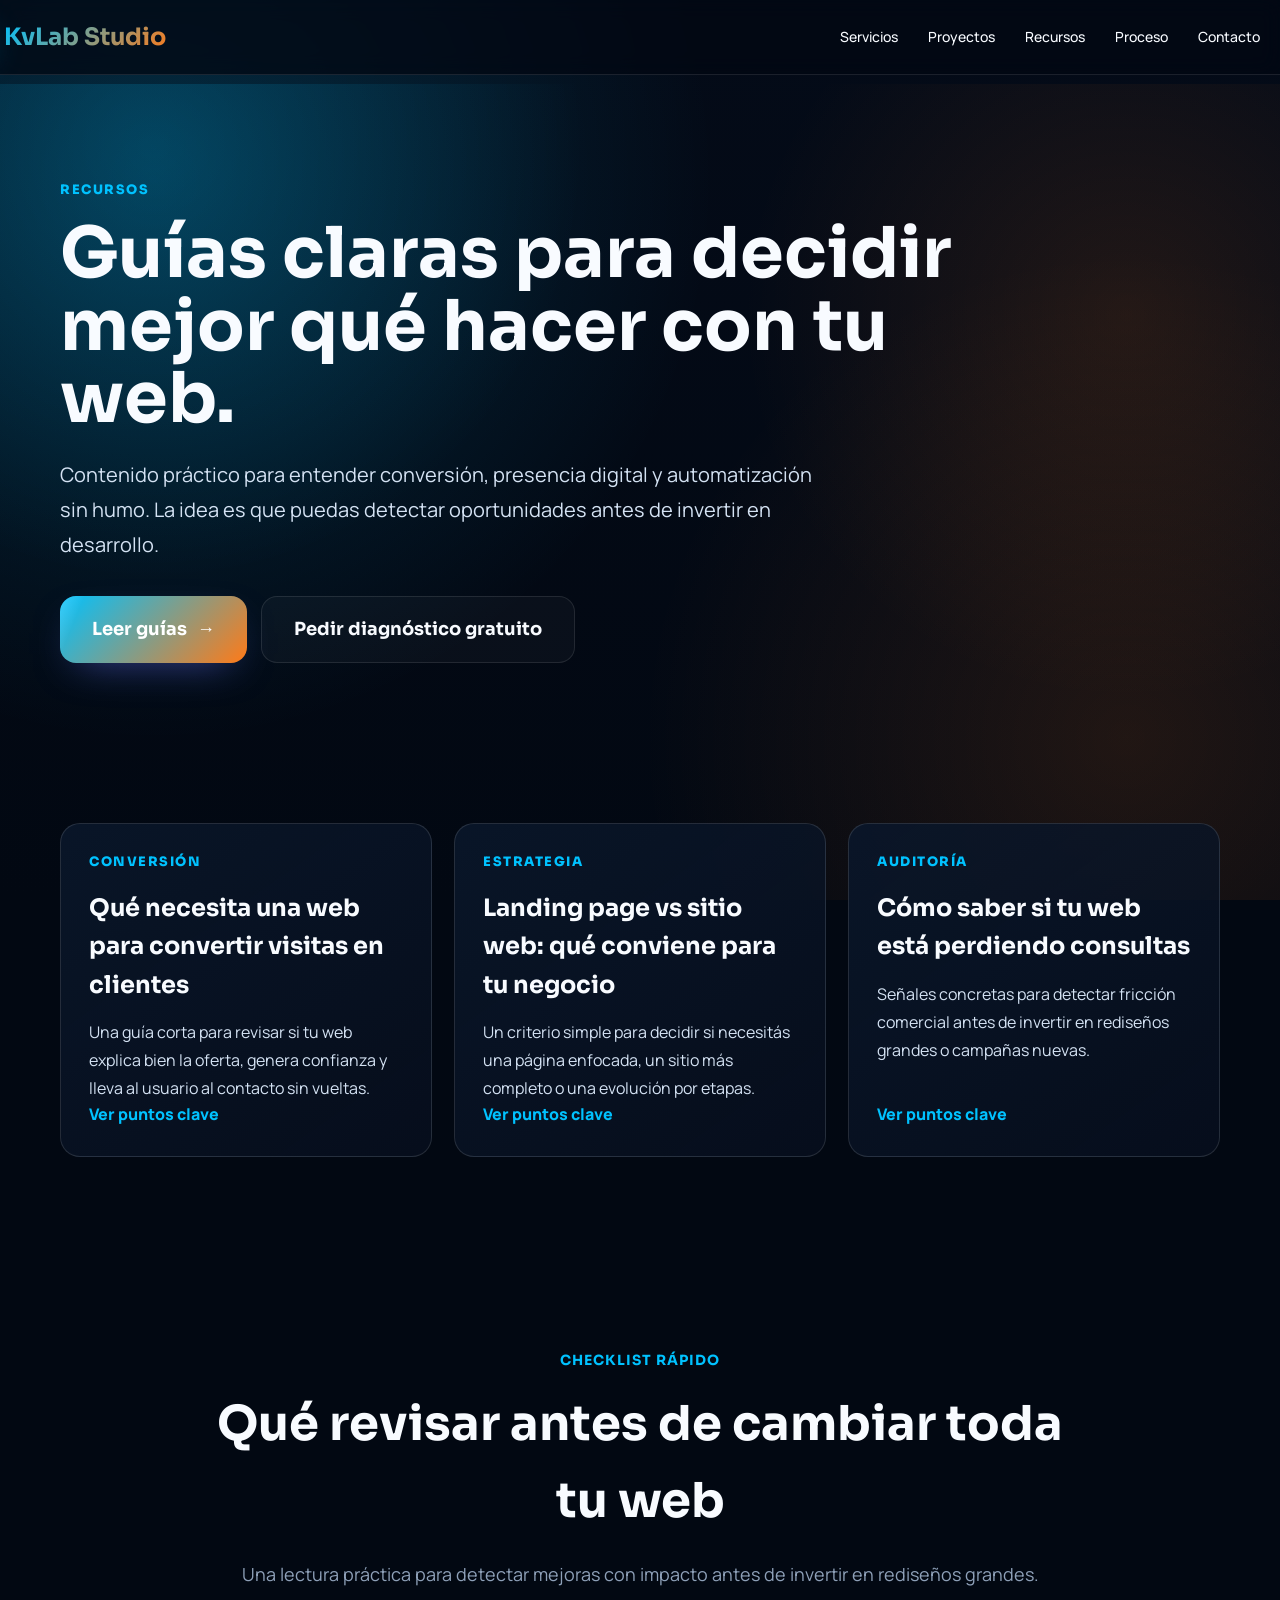
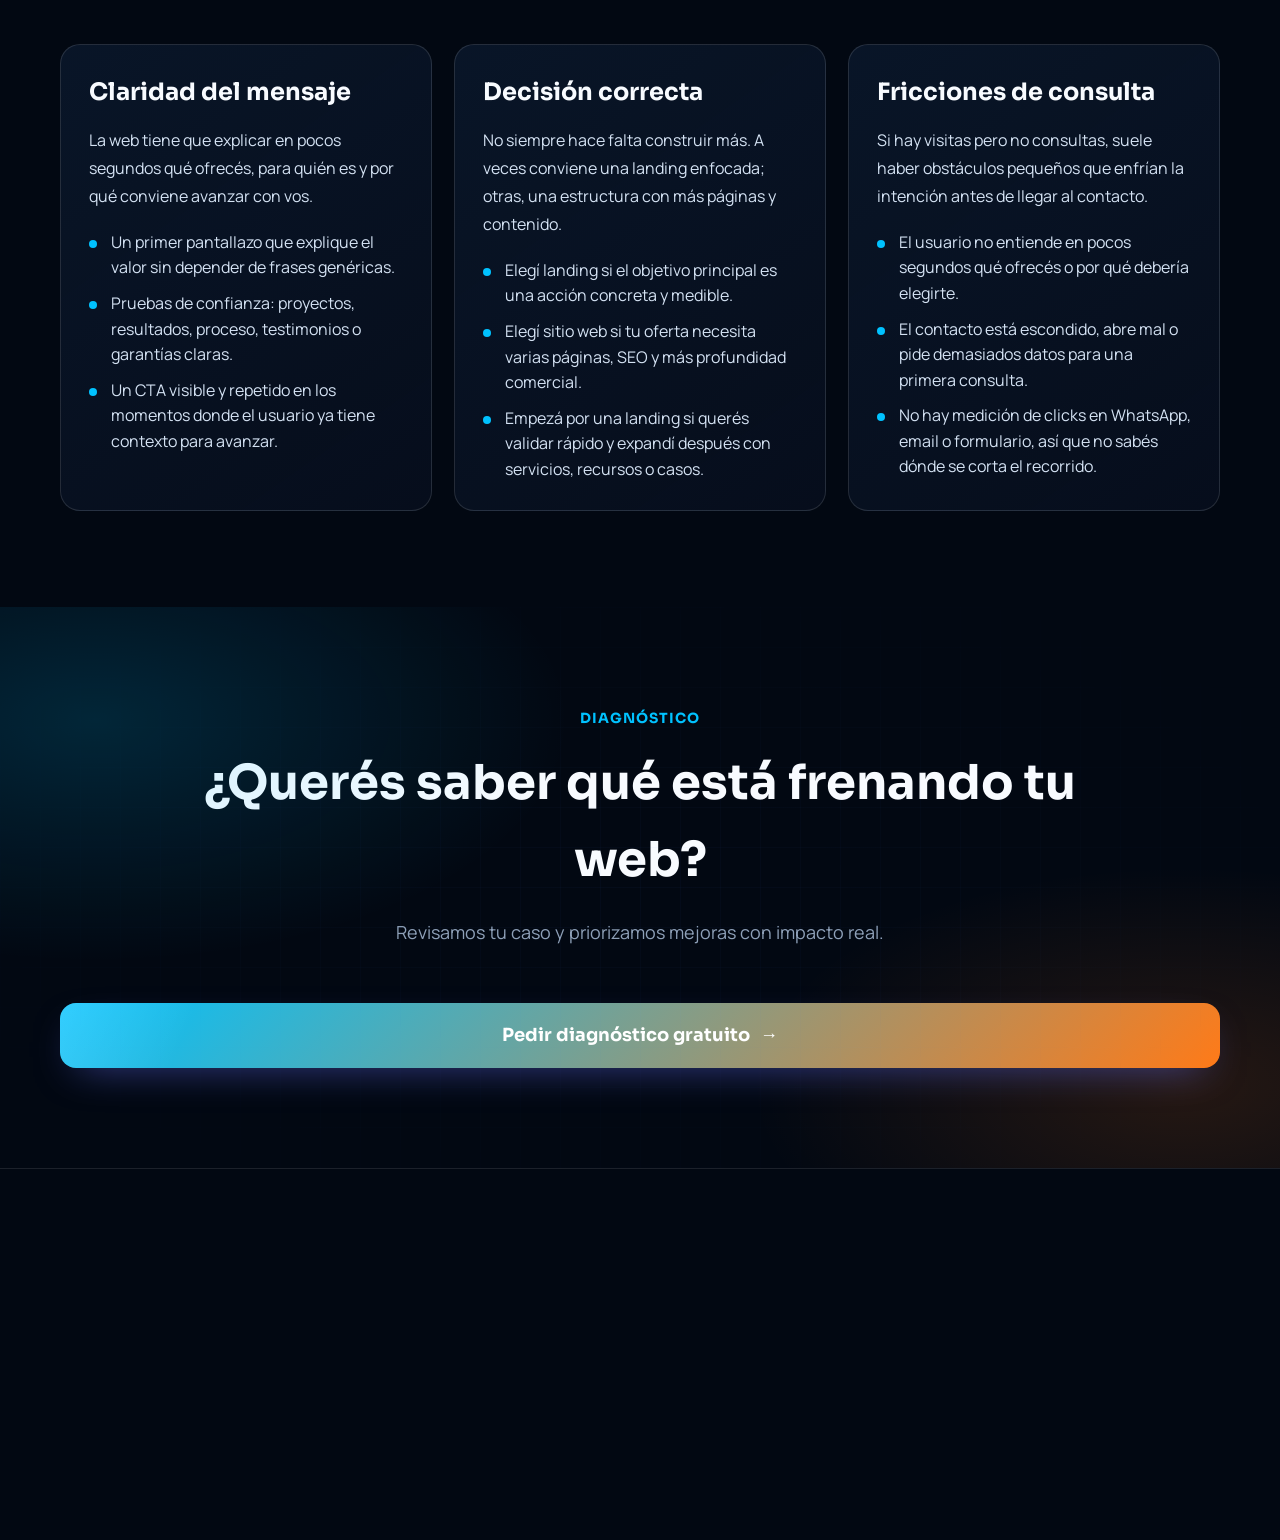
==== commit 7c368094: "Actualiza servicios y CTAs" ====
--- a/recursos.html
+++ b/recursos.html
@@ -21,6 +21,17 @@
     <link rel="icon" type="image/svg+xml" href="/images/kvlab-mark.svg">
     <link rel="stylesheet" href="css/phosphor-regular.css">
     <link rel="stylesheet" href="css/styles.css">
+
+    <!-- Google Analytics 4 -->
+    <script async src="https://www.googletagmanager.com/gtag/js?id=G-ME85J1FH9J"></script>
+    <script>
+      window.dataLayer = window.dataLayer || [];
+      function gtag(){dataLayer.push(arguments);}
+      window.gtag = gtag;
+      gtag('js', new Date());
+      gtag('config', 'G-ME85J1FH9J');
+    </script>
+
     <script>
       document.addEventListener('error', function (event) {
         var el = event.target;
@@ -62,7 +73,7 @@
                 <p>Contenido práctico para entender conversión, presencia digital y automatización sin humo. La idea es que puedas detectar oportunidades antes de invertir en desarrollo.</p>
                 <div class="page-actions">
                     <a href="#guias" class="btn btn-primary">Leer guías <span>&rarr;</span></a>
-                    <a href="index.html#contacto" class="btn btn-secondary">Pedir diagnóstico</a>
+                    <a href="index.html#contacto" class="btn btn-secondary">Pedir diagnóstico gratuito</a>
                 </div>
             </div>
         </section>
@@ -138,7 +149,7 @@
                     <h2>¿Querés saber qué está frenando tu web?</h2>
                     <p>Revisamos tu caso y priorizamos mejoras con impacto real.</p>
                 </div>
-                <a href="index.html#contacto" class="btn btn-primary">Pedir diagnóstico inicial <span>&rarr;</span></a>
+                <a href="index.html#contacto" class="btn btn-primary">Pedir diagnóstico gratuito <span>&rarr;</span></a>
             </div>
         </section>
     </main>
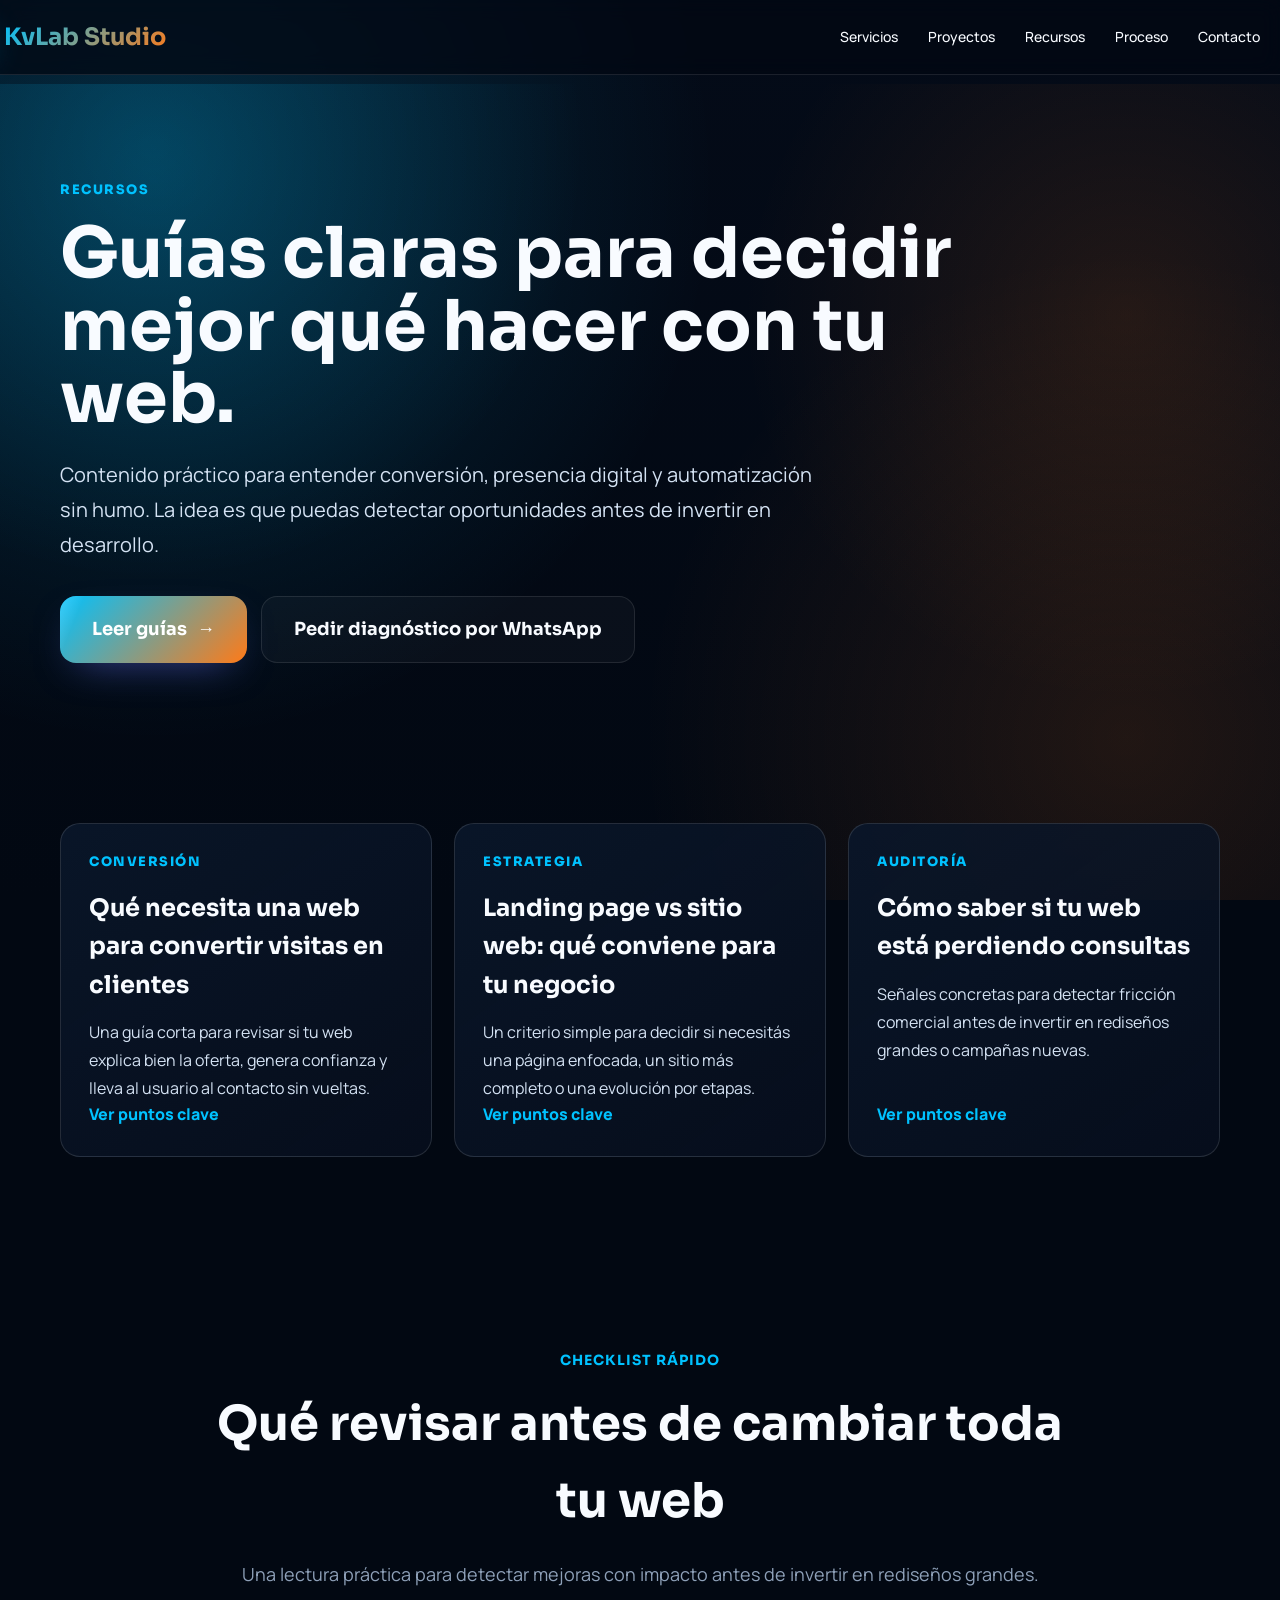
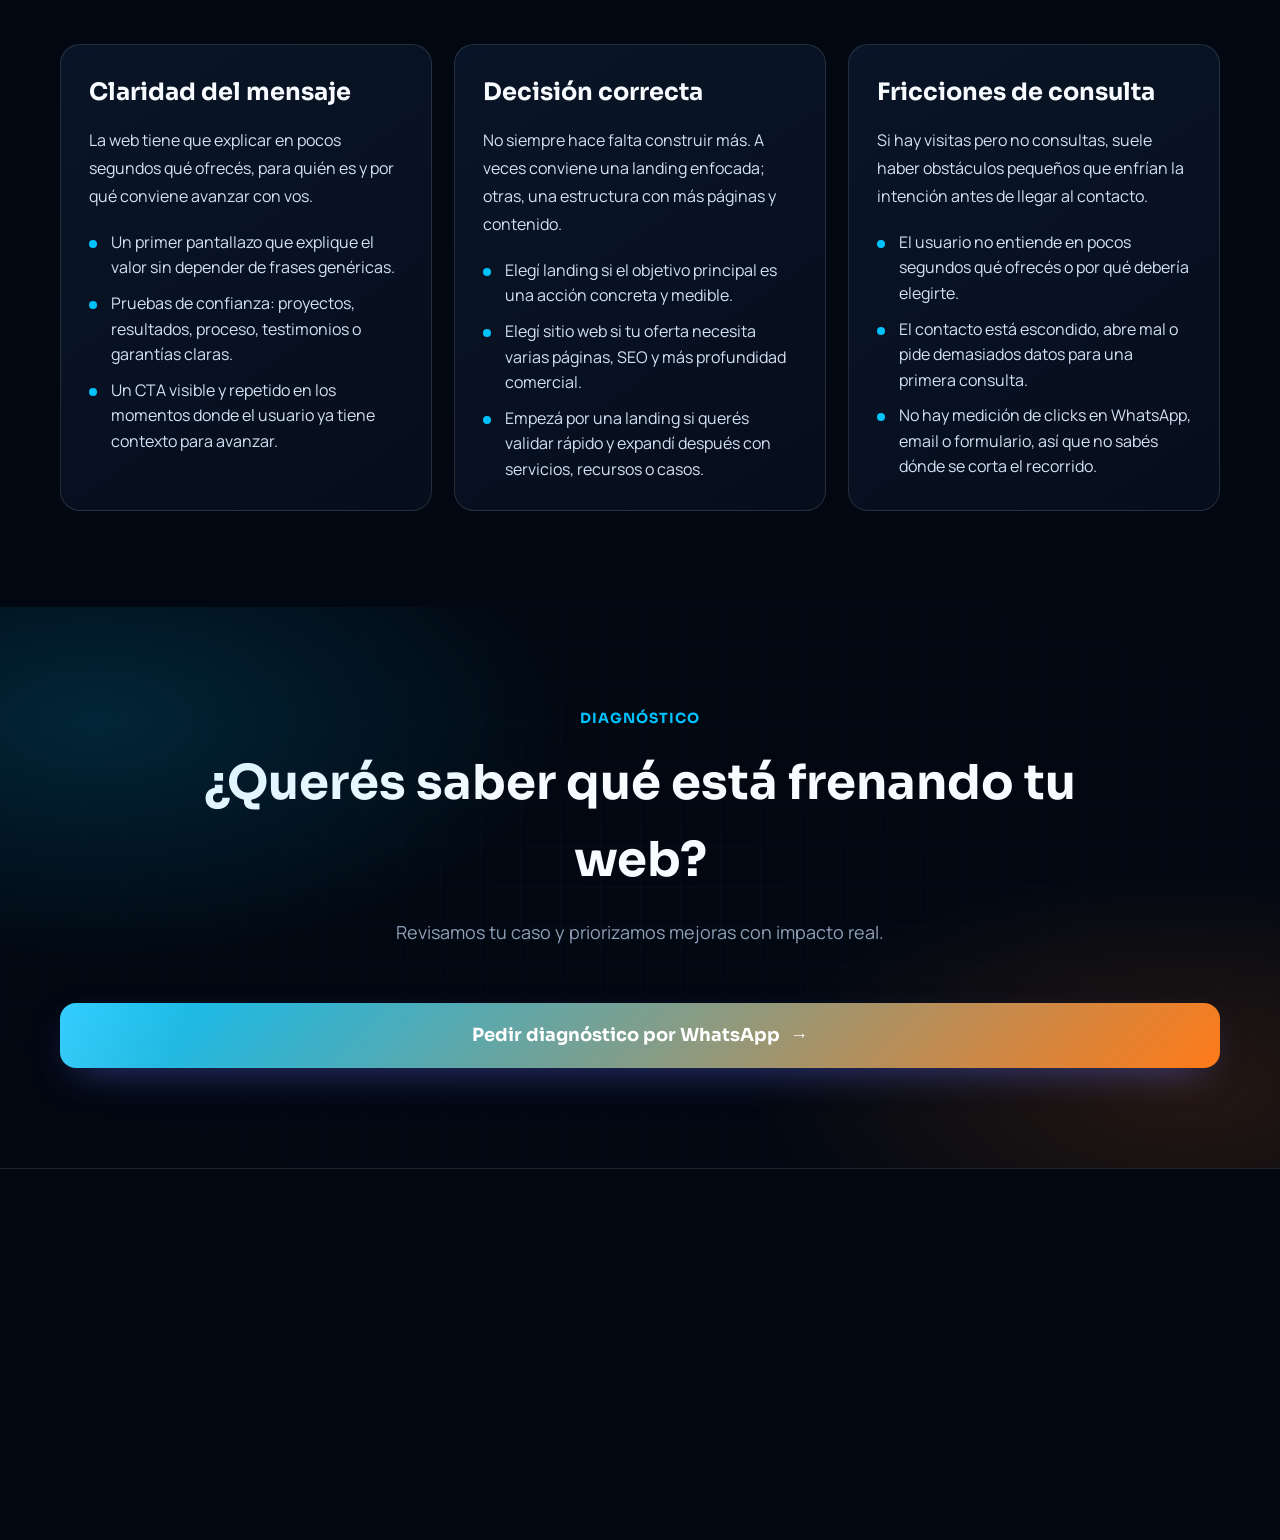
==== commit 9ce5a7c1: "Reposiciona KvLab hacia software a medida" ====
--- a/recursos.html
+++ b/recursos.html
@@ -19,30 +19,11 @@
     <meta property="og:image:width" content="1200">
     <meta property="og:image:height" content="630">
     <link rel="icon" type="image/svg+xml" href="/images/kvlab-mark.svg">
-    <link rel="stylesheet" href="css/phosphor-regular.css">
     <link rel="stylesheet" href="css/styles.css">
 
     <!-- Google Analytics 4 -->
     <script async src="https://www.googletagmanager.com/gtag/js?id=G-ME85J1FH9J"></script>
-    <script>
-      window.dataLayer = window.dataLayer || [];
-      function gtag(){dataLayer.push(arguments);}
-      window.gtag = gtag;
-      gtag('js', new Date());
-      gtag('config', 'G-ME85J1FH9J');
-    </script>
-
-    <script>
-      document.addEventListener('error', function (event) {
-        var el = event.target;
-        if (!el || el.tagName !== 'IMG' || el.dataset.assetFallbackTried === 'true') return;
-        var src = el.getAttribute('src') || '';
-        if (src.indexOf('/images/') === 0) {
-          el.dataset.assetFallbackTried = 'true';
-          el.src = src.slice(1);
-        }
-      }, true);
-    </script>
+    <script src="js/head.js"></script>
 </head>
 <body>
     <a class="skip-link" href="#main-content">Saltar al contenido principal</a>
@@ -73,7 +54,7 @@
                 <p>Contenido práctico para entender conversión, presencia digital y automatización sin humo. La idea es que puedas detectar oportunidades antes de invertir en desarrollo.</p>
                 <div class="page-actions">
                     <a href="#guias" class="btn btn-primary">Leer guías <span>&rarr;</span></a>
-                    <a href="index.html#contacto" class="btn btn-secondary">Pedir diagnóstico gratuito</a>
+                    <a href="https://wa.me/5491122773720?text=Hola%2C%20quiero%20un%20diagn%C3%B3stico%20para%20mi%20negocio" class="btn btn-secondary" target="_blank" rel="noopener noreferrer">Pedir diagnóstico por WhatsApp</a>
                 </div>
             </div>
         </section>
@@ -149,7 +130,7 @@
                     <h2>¿Querés saber qué está frenando tu web?</h2>
                     <p>Revisamos tu caso y priorizamos mejoras con impacto real.</p>
                 </div>
-                <a href="index.html#contacto" class="btn btn-primary">Pedir diagnóstico gratuito <span>&rarr;</span></a>
+                <a href="https://wa.me/5491122773720?text=Hola%2C%20quiero%20un%20diagn%C3%B3stico%20para%20mi%20negocio" class="btn btn-primary" target="_blank" rel="noopener noreferrer">Pedir diagnóstico por WhatsApp <span>&rarr;</span></a>
             </div>
         </section>
     </main>
@@ -176,7 +157,7 @@
                 <div class="footer-links">
                     <h4>Contacto</h4>
                     <ul>
-                        <li><a href="mailto:kvlabstudio@gmail.com">kvlabstudio@gmail.com</a></li>
+                        <li><a href="mailto:hola@kvlabstudio.com">hola@kvlabstudio.com</a></li>
                         <li><a href="https://wa.me/5491122773720" target="_blank" rel="noopener noreferrer">+54 9 11 2277-3720</a></li>
                     </ul>
                 </div>
--- a/css/styles.css
+++ b/css/styles.css
@@ -42,6 +42,41 @@
     --font-body: 'Manrope', 'Segoe UI', Roboto, -apple-system, BlinkMacSystemFont, sans-serif;
     --font-display: 'Sora', 'Manrope', 'Segoe UI', Roboto, sans-serif;
 }
+
+.ph {
+    display: inline-grid;
+    place-items: center;
+    width: 1em;
+    height: 1em;
+    font-family: var(--font-body);
+    font-style: normal;
+    font-weight: 800;
+    line-height: 1;
+    text-transform: none;
+}
+
+.ph::before {
+    display: block;
+}
+
+.ph-arrow-down::before { content: "↓"; }
+.ph-check::before { content: "✓"; }
+.ph-clock::before { content: "◷"; }
+.ph-clock-countdown::before { content: "◴"; }
+.ph-code::before { content: "<>"; font-size: 0.74em; letter-spacing: -0.08em; }
+.ph-envelope-simple::before { content: "@"; }
+.ph-file-text::before { content: "▤"; }
+.ph-gear-six::before { content: "⚙"; }
+.ph-github-logo::before { content: "GH"; font-size: 0.52em; letter-spacing: -0.05em; }
+.ph-instagram-logo::before { content: "IG"; font-size: 0.52em; letter-spacing: -0.05em; }
+.ph-layout::before { content: "▦"; }
+.ph-map-pin::before { content: "⌖"; }
+.ph-robot::before { content: "AI"; font-size: 0.58em; letter-spacing: -0.04em; }
+.ph-rocket-launch::before { content: "↗"; }
+.ph-shield-check::before { content: "⬡"; }
+.ph-whatsapp-logo::before { content: "WA"; font-size: 0.52em; letter-spacing: -0.05em; }
+.ph-x::before { content: "×"; }
+.ph-x-logo::before { content: "X"; }
 
 body {
     font-family: var(--font-body);
@@ -874,7 +909,9 @@
     gap: 20px;
     width: 100%;
     align-items: stretch;
-}.hero-card-col {
+}
+
+.hero-card-col {
     display: flex;
     flex-direction: column;
     align-items: stretch;
@@ -890,6 +927,7 @@
     height: 18px;
     border-left: 1px dashed;
     margin-bottom: 12px;
+    align-self: center;
 }
 
 .hero-card-line--problem {
@@ -923,6 +961,18 @@
     position: relative;
 }
 
+.hero-badge-card--problem {
+    border-color: rgba(111, 107, 255, 0.28);
+}
+
+.hero-badge-card--solution {
+    border-color: rgba(0, 194, 255, 0.28);
+}
+
+.hero-badge-card--result {
+    border-color: rgba(255, 122, 24, 0.28);
+}
+
 .hero-badge-card::before {
     content: "";
     position: absolute;
@@ -950,7 +1000,25 @@
     align-items: center;
     justify-content: space-between;
     width: 100%;
-    margin-top: 2px;
+    margin-top: auto;
+}
+
+.hero-badge-label {
+    font-size: 10px;
+    font-weight: 600;
+    letter-spacing: 0.3px;
+}
+
+.hero-badge-label--problem {
+    color: rgba(111, 107, 255, 0.6);
+}
+
+.hero-badge-label--solution {
+    color: rgba(0, 194, 255, 0.6);
+}
+
+.hero-badge-label--result {
+    color: rgba(255, 122, 24, 0.6);
 }
 
 .hero-badge-icon i {
@@ -978,21 +1046,21 @@
 }
 
 .hero-badge-icon--success {
-    color: #3fe18e;
-    background: rgba(29, 91, 59, 0.3);
-    border: 1px solid rgba(63, 225, 142, 0.18);
+    color: #6f6bff;
+    background: rgba(60, 55, 150, 0.3);
+    border: 1px solid rgba(111, 107, 255, 0.22);
 }
 
 .hero-badge-icon--primary {
-    color: #7d68ff;
-    background: rgba(55, 38, 120, 0.3);
-    border: 1px solid rgba(125, 104, 255, 0.18);
+    color: #00c2ff;
+    background: rgba(0, 104, 145, 0.26);
+    border: 1px solid rgba(0, 194, 255, 0.22);
 }
 
 .hero-badge-icon--accent {
-    color: #f2b53a;
-    background: rgba(95, 62, 14, 0.3);
-    border: 1px solid rgba(242, 181, 58, 0.18);
+    color: #ff7a18;
+    background: rgba(128, 61, 12, 0.3);
+    border: 1px solid rgba(255, 122, 24, 0.22);
 }
 
 .hero-badge-card strong {
@@ -1024,18 +1092,18 @@
 }
 
 .hero-badge-pulse--success {
-    background: #2fe08b;
-    box-shadow: 0 0 0 4px rgba(47, 224, 139, 0.12);
+    background: #6f6bff;
+    box-shadow: 0 0 0 4px rgba(111, 107, 255, 0.12);
 }
 
 .hero-badge-pulse--primary {
-    background: #7d68ff;
-    box-shadow: 0 0 0 4px rgba(125, 104, 255, 0.12);
+    background: #00c2ff;
+    box-shadow: 0 0 0 4px rgba(0, 194, 255, 0.12);
 }
 
 .hero-badge-pulse--accent {
-    background: #f2b53a;
-    box-shadow: 0 0 0 4px rgba(242, 181, 58, 0.12);
+    background: #ff7a18;
+    box-shadow: 0 0 0 4px rgba(255, 122, 24, 0.12);
 }
 
 @keyframes floatCardA {
@@ -1203,6 +1271,16 @@
     overflow-x: clip;
 }
 
+@supports (content-visibility: auto) {
+    @media (max-width: 1024px) {
+        .section,
+        footer {
+            content-visibility: auto;
+            contain-intrinsic-size: 1px 760px;
+        }
+    }
+}
+
 .page-shell {
     padding-top: 84px;
 }
@@ -1367,6 +1445,50 @@
     transition: transform 0.3s ease, border-color 0.3s ease, box-shadow 0.3s ease;
     cursor: pointer;
 }
+
+.service-fit-section {
+    padding-top: 18px;
+}
+
+.service-fit-panel {
+    display: flex;
+    align-items: center;
+    justify-content: space-between;
+    gap: 34px;
+    padding: 42px;
+    border: 1px solid rgba(0, 194, 255, 0.22);
+    border-radius: 24px;
+    background:
+        radial-gradient(circle at 90% 10%, rgba(131, 122, 255, 0.16), transparent 38%),
+        linear-gradient(135deg, rgba(0, 194, 255, 0.1), rgba(255, 122, 24, 0.06));
+}
+
+.service-fit-panel > div {
+    max-width: 760px;
+}
+
+.service-fit-panel h2 {
+    margin: 12px 0 14px;
+    font-size: clamp(28px, 3.2vw, 42px);
+}
+
+.service-fit-panel p {
+    color: var(--gray-light);
+    line-height: 1.75;
+}
+
+.portfolio-card--featured { order: 1; }
+.portfolio-card--priority-2 { order: 2; }
+.portfolio-card--priority-3 { order: 3; }
+.portfolio-card--priority-4 { order: 4; }
+.portfolio-card--priority-5 { order: 5; }
+.portfolio-card--priority-6 { order: 6; }
+.portfolio-card--priority-7 { order: 7; }
+.portfolio-card--priority-10 { order: 10; }
+.portfolio-card--priority-11 { order: 11; }
+.portfolio-card--priority-12 { order: 12; }
+.portfolio-card--priority-13 { order: 13; }
+.portfolio-card--priority-14 { order: 14; }
 
 .portfolio-card:hover {
     transform: translateY(-6px);
@@ -1706,10 +1828,20 @@
     line-height: 1.65;
 }
 
+.portfolio-feature-title {
+    font-size: 26px;
+    line-height: 1.25;
+    margin-bottom: 14px;
+}
+
 .portfolio-tags {
     display: flex;
     flex-wrap: wrap;
     gap: 8px;
+}
+
+.portfolio-tags--featured {
+    margin-top: 20px;
 }
 
 .portfolio-tags span {
@@ -2084,6 +2216,32 @@
     align-items: center;
     gap: 12px;
     color: var(--light);
+}
+
+.about-innovation {
+    margin-top: 28px;
+    padding: 18px 20px;
+    border: 1px solid rgba(0, 194, 255, 0.22);
+    border-radius: 16px;
+    background: linear-gradient(135deg, rgba(0, 194, 255, 0.1), rgba(131, 122, 255, 0.08));
+}
+
+.about-innovation__label {
+    display: inline-block;
+    margin-bottom: 8px;
+    color: #9deaff;
+    font-family: var(--font-display);
+    font-size: 12px;
+    font-weight: 700;
+    letter-spacing: 0.08em;
+    text-transform: uppercase;
+}
+
+.about-innovation p {
+    margin: 0;
+    color: var(--gray-light);
+    font-size: 15px;
+    line-height: 1.7;
 }
 
 .hero-mini-card--coffee {
@@ -2685,6 +2843,14 @@
     height: 100%;
     border-radius: inherit;
     background: linear-gradient(90deg, rgba(0, 194, 255, 0.88), rgba(255, 122, 24, 0.8));
+}
+
+.status-bar__fill--delivery {
+    width: 92%;
+}
+
+.status-bar__fill--qa {
+    width: 100%;
 }
 
 .about-micro-metrics {
@@ -2945,6 +3111,13 @@
     box-shadow: 0 34px 70px -46px rgba(0, 194, 255, 0.64);
 }
 
+.contact-info,
+.contact-form-container,
+.contact-method,
+.contact-method > div {
+    min-width: 0;
+}
+
 .contact-info h2 {
     font-size: clamp(28px, 4vw, 40px);
     margin-bottom: 20px;
@@ -3009,6 +3182,7 @@
     text-decoration: none;
     font-weight: 600;
     transition: color 0.2s ease;
+    overflow-wrap: anywhere;
 }
 
 .contact-method a:hover {
@@ -3019,7 +3193,7 @@
     color: var(--light);
 }
 
-/* Contact Form */
+/* Contact CTA */
 .contact-form-container {
     background:
         radial-gradient(100% 90% at 0% 0%, rgba(0, 194, 255, 0.14), transparent 66%),
@@ -3030,49 +3204,26 @@
     box-shadow: 0 28px 56px -40px rgba(0, 194, 255, 0.72);
 }
 
-.contact-form {
+.contact-whatsapp-cta {
     display: flex;
+    min-height: 100%;
     flex-direction: column;
-    gap: 20px;
-}
-
-.form-group {
-    display: flex;
-    flex-direction: column;
-    gap: 8px;
-}
-
-.form-group label {
-    font-size: 14px;
-    font-weight: 600;
-    color: var(--light);
-}
-
-.form-group input,
-.form-group textarea,
-.form-group select {
-    padding: 14px 16px;
-    background: rgba(255, 255, 255, 0.07);
-    border: 1px solid rgba(176, 205, 255, 0.22);
-    border-radius: 10px;
-    color: var(--light);
-    font-size: 15px;
-    font-family: inherit;
-    transition: all 0.3s;
-}
-
-.form-group input:focus,
-.form-group textarea:focus,
-.form-group select:focus {
-    outline: none;
-    border-color: rgba(126, 187, 255, 0.9);
-    background: rgba(255, 255, 255, 0.1);
-    box-shadow: 0 0 0 3px rgba(0, 194, 255, 0.14);
-}
-
-.form-group textarea {
-    resize: vertical;
-    min-height: 100px;
+    justify-content: center;
+    gap: 18px;
+}
+
+.contact-whatsapp-cta h3 {
+    font-size: clamp(26px, 3vw, 34px);
+    line-height: 1.15;
+}
+
+.contact-whatsapp-cta p {
+    color: var(--gray-light);
+    line-height: 1.7;
+}
+
+.contact-whatsapp-cta .btn {
+    margin-top: 6px;
 }
 
 .btn-block {
@@ -3086,16 +3237,6 @@
     font-size: 13px;
     color: var(--gray);
     margin-top: 10px;
-}
-
-.form-status {
-    text-align: center;
-    font-size: 13px;
-    color: #a7f3d0;
-    background: rgba(34, 197, 94, 0.12);
-    border: 1px solid rgba(34, 197, 94, 0.24);
-    border-radius: 8px;
-    padding: 10px 12px;
 }
 
 /* WhatsApp Float Button */
@@ -3161,9 +3302,13 @@
     }
 
     .about-content,
-    .contact-wrapper,
     .contact-wrapper {
         padding: 22px;
+    }
+
+    .contact-wrapper {
+        grid-template-columns: 1fr;
+        gap: 32px;
     }
     
     .about-placeholder { min-height: 400px; }
@@ -3187,6 +3332,13 @@
     }
 
 @media (max-width: 768px) {
+    /* Do not delay the mobile LCP behind decorative entrance animations. */
+    .hero h1,
+    .hero p,
+    .cta-buttons {
+        animation: none;
+    }
+
     nav {
         backdrop-filter: none;
         -webkit-backdrop-filter: none;
@@ -3655,6 +3807,12 @@
         padding: 22px;
     }
 
+    .service-fit-panel {
+        align-items: flex-start;
+        flex-direction: column;
+        padding: 28px 22px;
+    }
+
     .footer-bottom {
         align-items: center;
     }
@@ -3754,6 +3912,23 @@
     }
 }
 
+@media (max-width: 768px) {
+    /* Keep the first mobile paint lightweight while retaining the visual direction. */
+    .hero {
+        background:
+            radial-gradient(72% 58% at 100% 12%, rgba(0, 194, 255, 0.2), transparent 72%),
+            radial-gradient(62% 50% at 8% 100%, rgba(255, 122, 24, 0.12), transparent 74%),
+            linear-gradient(180deg, #061426 0%, #020812 100%);
+    }
+
+    .hero::before,
+    .hero::after,
+    .hero-grid,
+    .hero-cinematic-bg {
+        display: none;
+    }
+}
+
 @media (prefers-reduced-motion: reduce) {
     *,
     *::before,
